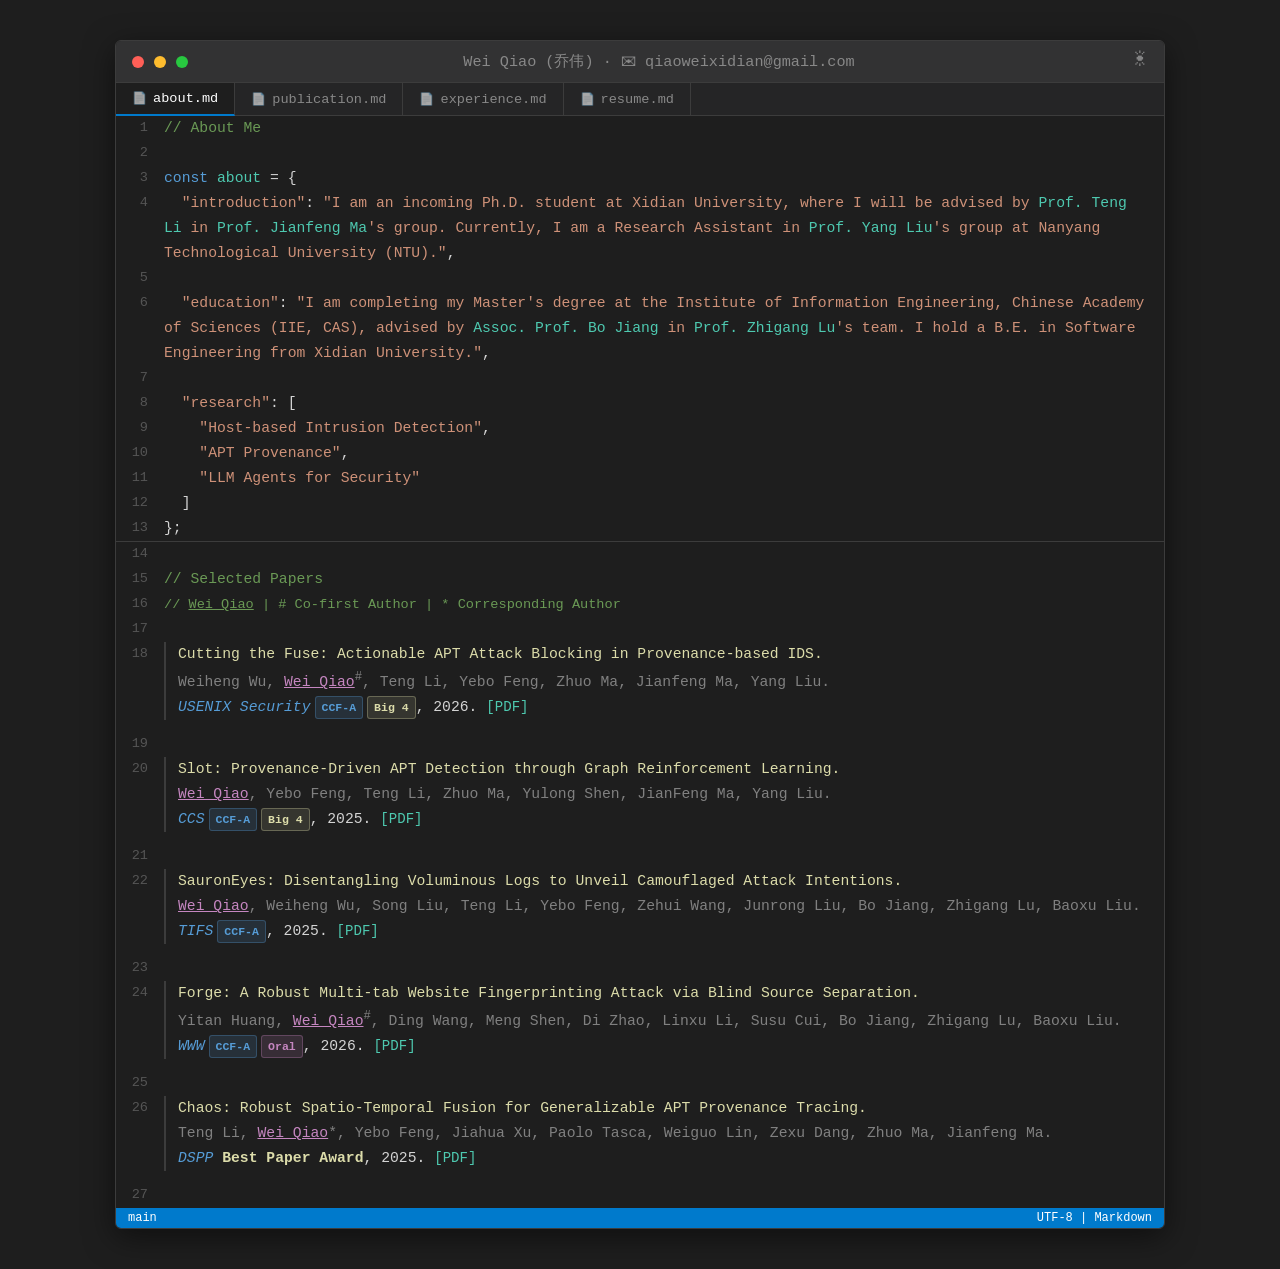
==== index.html @ 5e3966ca "add day/night mode toggle, update titlebar and ProvX→Cutting the Fuse" ====
<!DOCTYPE html>
<html lang="zh-CN">
<head>
  <meta charset="UTF-8">
  <meta name="viewport" content="width=device-width, initial-scale=1.0">
  <title>Wei Qiao - Homepage</title>
  <script>document.documentElement.setAttribute('data-theme',localStorage.getItem('theme-preference')||'dark')</script>
  <link rel="stylesheet" href="theme.css">
  <style>
    * { box-sizing: border-box; margin: 0; padding: 0; }

    body {
      background-color: #1e1e1e;
      color: #d4d4d4;
      font-family: 'Consolas', 'Courier New', Monaco, monospace;
      display: flex;
      justify-content: center;
      padding: 40px 16px;
      min-height: 100vh;
    }

    .editor {
      width: 100%;
      max-width: 1050px;
      background: #1e1e1e;
      border: 1px solid #3c3c3c;
      border-radius: 6px;
      overflow: hidden;
      box-shadow: 0 8px 30px rgba(0,0,0,0.5);
    }

    /* 标题栏 */
    .titlebar {
      background: #323233;
      padding: 10px 16px;
      display: flex;
      align-items: center;
      gap: 10px;
      border-bottom: 1px solid #3c3c3c;
    }

    .titlebar-dot {
      width: 12px;
      height: 12px;
      border-radius: 50%;
    }

    .dot-red { background: #ff5f57; }
    .dot-yellow { background: #febc2e; }
    .dot-green { background: #28c840; }

    .titlebar-text {
      flex: 1;
      text-align: center;
      color: #888;
      font-size: 0.95rem;
    }

    /* Tab 栏 */
    .tabbar {
      background: #252526;
      display: flex;
      border-bottom: 1px solid #3c3c3c;
    }

    .tab {
      padding: 8px 16px;
      color: #888;
      font-size: 0.85rem;
      text-decoration: none;
      border-right: 1px solid #3c3c3c;
      transition: background 0.2s, color 0.2s;
      display: flex;
      align-items: center;
      gap: 6px;
    }

    .tab:hover { background: #2d2d2d; color: #ccc; }

    .tab.active {
      background: #1e1e1e;
      color: #fff;
      border-bottom: 2px solid #007acc;
      margin-bottom: -1px;
    }

    .tab-icon { font-size: 0.75rem; opacity: 0.6; }

    /* 内容区 */
    .content {
      padding: 0;
      line-height: 1.7;
      font-size: 0.92rem;
      overflow-x: auto;
    }

    .line {
      display: flex;
      padding: 0 16px 0 0;
      min-height: 1.7em;
    }

    .line:hover { background: #2a2d2e; }

    .ln {
      width: 48px;
      min-width: 48px;
      text-align: right;
      padding-right: 16px;
      color: #555;
      user-select: none;
      font-size: 0.85rem;
      line-height: 1.7;
    }

    .code {
      flex: 1;
      white-space: pre-wrap;
      word-break: break-word;
    }

    /* 语法着色 */
    .kw { color: #569cd6; }
    .str { color: #ce9178; }
    .fn { color: #dcdcaa; }
    .cm { color: #6a9955; }
    .type { color: #4ec9b0; }
    .num { color: #b5cea8; }

    a.link {
      color: #4ec9b0;
      text-decoration: none;
    }
    a.link:hover { text-decoration: underline; }

    .section-sep {
      border: none;
      border-top: 1px solid #3c3c3c;
      margin: 0;
    }

    /* Selected Papers 区域 */
    .paper-item {
      padding-left: 12px;
      border-left: 2px solid #3c3c3c;
      transition: border-color 0.3s;
      margin-bottom: 12px;
    }
    .paper-item:hover { border-left-color: #007acc; }

    .paper-title { color: #dcdcaa; }
    .paper-authors { color: #808080; }
    .paper-authors .me { color: #c586c0; text-decoration: underline; }
    .paper-venue { color: #569cd6; font-style: italic; }
    .paper-award { color: #dcdcaa; font-weight: 600; }

    a.pdf-link {
      color: #4ec9b0;
      text-decoration: none;
      font-size: 0.88rem;
    }
    a.pdf-link:hover { text-decoration: underline; }

    .tag {
      display: inline-block;
      font-size: 0.72rem;
      font-weight: 600;
      padding: 1px 6px;
      border-radius: 3px;
      margin-left: 4px;
      vertical-align: middle;
    }
    .tag-ccfa {
      background: rgba(86,156,214,0.15);
      color: #569cd6;
      border: 1px solid rgba(86,156,214,0.3);
    }
    .tag-big4 {
      background: rgba(220,220,170,0.12);
      color: #dcdcaa;
      border: 1px solid rgba(220,220,170,0.3);
    }
    .tag-oral {
      background: rgba(197,134,192,0.15);
      color: #c586c0;
      border: 1px solid rgba(197,134,192,0.3);
    }

    .legend-line {
      color: #6a9955;
      font-size: 0.85rem;
      padding: 8px 0;
    }

    /* 状态栏 */
    .statusbar {
      background: #007acc;
      color: #fff;
      padding: 3px 12px;
      font-size: 0.75rem;
      display: flex;
      justify-content: space-between;
    }

    @media (max-width: 600px) {
      body { padding: 12px 6px; }
      .editor { border-radius: 4px; }
      .titlebar-text { font-size: 0.82rem; }
      .tabbar { overflow-x: auto; -webkit-overflow-scrolling: touch; }
      .tab { padding: 7px 10px; font-size: 0.78rem; white-space: nowrap; flex-shrink: 0; }
      .tab-icon { display: none; }
      .ln { width: 28px; min-width: 28px; padding-right: 8px; font-size: 0.7rem; }
      .line { padding-right: 8px; }
      .content { font-size: 0.82rem; line-height: 1.6; }
      .paper-item { padding-left: 8px; }
      .tag { font-size: 0.65rem; padding: 1px 4px; }
    }
  </style>
</head>
<body>

<div class="editor">
  <div class="titlebar">
    <div class="titlebar-dot dot-red"></div>
    <div class="titlebar-dot dot-yellow"></div>
    <div class="titlebar-dot dot-green"></div>
    <div class="titlebar-text">Wei Qiao (乔伟) · ✉ qiaoweixidian@gmail.com</div>
    <span class="theme-toggle" onclick="toggleTheme()">☀</span>
  </div>

  <div class="tabbar">
    <a class="tab active" href="person.html"><span class="tab-icon">📄</span> about.md</a>
    <a class="tab" href="publication.html"><span class="tab-icon">📄</span> publication.md</a>
    <a class="tab" href="experience.html"><span class="tab-icon">📄</span> experience.md</a>
    <a class="tab" href="#"><span class="tab-icon">📄</span> resume.md</a>
  </div>

  <div class="content">
    <div class="line"><span class="ln">1</span><span class="code"><span class="cm">// About Me</span></span></div>
    <div class="line"><span class="ln">2</span><span class="code"></span></div>
    <div class="line"><span class="ln">3</span><span class="code"><span class="kw">const</span> <span class="type">about</span> = {</span></div>
    <div class="line"><span class="ln">4</span><span class="code">  <span class="str">"introduction"</span>: <span class="str">"I am an incoming Ph.D. student at Xidian University, where I will be advised by <a class='link' href='https://faculty.xidian.edu.cn/LT6/zh_CN/index.htm'>Prof. Teng Li</a> in <a class='link' href='https://web.xidian.edu.cn/jfma/'>Prof. Jianfeng Ma</a>'s group. Currently, I am a Research Assistant in <a class='link' href='https://personal.ntu.edu.sg/yangliu/'>Prof. Yang Liu</a>'s group at Nanyang Technological University (NTU)."</span>,</span></div>
    <div class="line"><span class="ln">5</span><span class="code"></span></div>
    <div class="line"><span class="ln">6</span><span class="code">  <span class="str">"education"</span>: <span class="str">"I am completing my Master's degree at the Institute of Information Engineering, Chinese Academy of Sciences (IIE, CAS), advised by <a class='link' href='https://people.ucas.ac.cn/~bojiang'>Assoc. Prof. Bo Jiang</a> in <a class='link' href='https://people.ucas.ac.cn/~luzhigang'>Prof. Zhigang Lu</a>'s team. I hold a B.E. in Software Engineering from Xidian University."</span>,</span></div>
    <div class="line"><span class="ln">7</span><span class="code"></span></div>
    <div class="line"><span class="ln">8</span><span class="code">  <span class="str">"research"</span>: [</span></div>
    <div class="line"><span class="ln">9</span><span class="code">    <span class="str">"Host-based Intrusion Detection"</span>,</span></div>
    <div class="line"><span class="ln">10</span><span class="code">    <span class="str">"APT Provenance"</span>,</span></div>
    <div class="line"><span class="ln">11</span><span class="code">    <span class="str">"LLM Agents for Security"</span></span></div>
    <div class="line"><span class="ln">12</span><span class="code">  ]</span></div>
    <div class="line"><span class="ln">13</span><span class="code">};</span></div>

    <hr class="section-sep">

    <div class="line"><span class="ln">14</span><span class="code"></span></div>
    <div class="line"><span class="ln">15</span><span class="code"><span class="cm">// Selected Papers</span></span></div>
    <div class="line"><span class="ln">16</span><span class="code"><span class="legend-line">// <span style="text-decoration:underline;">Wei Qiao</span> | # Co-first Author | * Corresponding Author</span></span></div>
    <div class="line"><span class="ln">17</span><span class="code"></span></div>

    <div class="line"><span class="ln">18</span><span class="code"><div class="paper-item"><span class="paper-title">Cutting the Fuse: Actionable APT Attack Blocking in Provenance-based IDS.</span><br><span class="paper-authors">Weiheng Wu, <span class="me">Wei Qiao</span><sup>#</sup>, Teng Li, Yebo Feng, Zhuo Ma, Jianfeng Ma, Yang Liu.</span><br><span class="paper-venue">USENIX Security</span><span class="tag tag-ccfa">CCF-A</span><span class="tag tag-big4">Big 4</span>, 2026. <a class="pdf-link" href="#">[PDF]</a></div></span></div>

    <div class="line"><span class="ln">19</span><span class="code"></span></div>

    <div class="line"><span class="ln">20</span><span class="code"><div class="paper-item"><span class="paper-title">Slot: Provenance-Driven APT Detection through Graph Reinforcement Learning.</span><br><span class="paper-authors"><span class="me">Wei Qiao</span>, Yebo Feng, Teng Li, Zhuo Ma, Yulong Shen, JianFeng Ma, Yang Liu.</span><br><span class="paper-venue">CCS</span><span class="tag tag-ccfa">CCF-A</span><span class="tag tag-big4">Big 4</span>, 2025. <a class="pdf-link" href="#">[PDF]</a></div></span></div>

    <div class="line"><span class="ln">21</span><span class="code"></span></div>

    <div class="line"><span class="ln">22</span><span class="code"><div class="paper-item"><span class="paper-title">SauronEyes: Disentangling Voluminous Logs to Unveil Camouflaged Attack Intentions.</span><br><span class="paper-authors"><span class="me">Wei Qiao</span>, Weiheng Wu, Song Liu, Teng Li, Yebo Feng, Zehui Wang, Junrong Liu, Bo Jiang, Zhigang Lu, Baoxu Liu.</span><br><span class="paper-venue">TIFS</span><span class="tag tag-ccfa">CCF-A</span>, 2025. <a class="pdf-link" href="#">[PDF]</a></div></span></div>

    <div class="line"><span class="ln">23</span><span class="code"></span></div>

    <div class="line"><span class="ln">24</span><span class="code"><div class="paper-item"><span class="paper-title">Forge: A Robust Multi-tab Website Fingerprinting Attack via Blind Source Separation.</span><br><span class="paper-authors">Yitan Huang, <span class="me">Wei Qiao</span><sup>#</sup>, Ding Wang, Meng Shen, Di Zhao, Linxu Li, Susu Cui, Bo Jiang, Zhigang Lu, Baoxu Liu.</span><br><span class="paper-venue">WWW</span><span class="tag tag-ccfa">CCF-A</span><span class="tag tag-oral">Oral</span>, 2026. <a class="pdf-link" href="#">[PDF]</a></div></span></div>

    <div class="line"><span class="ln">25</span><span class="code"></span></div>

    <div class="line"><span class="ln">26</span><span class="code"><div class="paper-item"><span class="paper-title">Chaos: Robust Spatio-Temporal Fusion for Generalizable APT Provenance Tracing.</span><br><span class="paper-authors">Teng Li, <span class="me">Wei Qiao</span>*, Yebo Feng, Jiahua Xu, Paolo Tasca, Weiguo Lin, Zexu Dang, Zhuo Ma, Jianfeng Ma.</span><br><span class="paper-venue">DSPP</span> <span class="paper-award">Best Paper Award</span>, 2025. <a class="pdf-link" href="#">[PDF]</a></div></span></div>

    <div class="line"><span class="ln">27</span><span class="code"></span></div>
  </div>

  <div class="statusbar">
    <span>main</span>
    <span>UTF-8 | Markdown</span>
  </div>
</div>

<script src="theme.js"></script>
</body>
</html>
---- theme.css ----
/* Toggle button */
.theme-toggle {
  cursor: pointer;
  font-size: 1.3rem;
  opacity: 0.5;
  transition: opacity 0.2s, transform 0.2s;
  user-select: none;
  line-height: 1;
  padding: 0 4px;
}
.theme-toggle:hover {
  opacity: 1;
  transform: scale(1.15);
}

/* ====== Light Theme (warm, readable) ====== */

[data-theme="light"] body {
  background-color: #e8e2da;
  color: #2c2a27;
}

[data-theme="light"] .editor {
  background: #f2ede7;
  border-color: #c9c2b8;
  box-shadow: 0 8px 30px rgba(0,0,0,0.06);
}

[data-theme="light"] .titlebar {
  background: #d8d1c7;
  border-bottom-color: #c9c2b8;
}
[data-theme="light"] .titlebar-text { color: #7a756e; }

[data-theme="light"] .tabbar {
  background: #e3ddd5;
  border-bottom-color: #c9c2b8;
}
[data-theme="light"] .tab {
  color: #6e6962;
  border-right-color: #c9c2b8;
}
[data-theme="light"] .tab:hover { background: #d8d1c7; color: #2c2a27; }
[data-theme="light"] .tab.active { background: #f2ede7; color: #1e1c1a; }

[data-theme="light"] .line:hover { background: #e8e2da; }
[data-theme="light"] .ln { color: #9e9890; }

/* Syntax */
[data-theme="light"] .cm { color: #4e6d38; }
[data-theme="light"] .kw { color: #2a5fa0; }
[data-theme="light"] .str { color: #a04e2c; }
[data-theme="light"] .fn { color: #7a5c2e; }
[data-theme="light"] .type { color: #226878; }
[data-theme="light"] .num { color: #3a7a4e; }

/* Separators */
[data-theme="light"] .section-sep { border-top-color: #c9c2b8; }

/* Item borders */
[data-theme="light"] .paper-item,
[data-theme="light"] .pub-item,
[data-theme="light"] .exp-item {
  border-left-color: #c9c2b8;
}

/* Person page */
[data-theme="light"] a.link { color: #226878; }
[data-theme="light"] a.pdf-link { color: #226878; }
[data-theme="light"] .paper-title { color: #6a5028; }
[data-theme="light"] .paper-authors { color: #5e5a54; }
[data-theme="light"] .paper-authors .me { color: #7a3a7a; }
[data-theme="light"] .paper-venue { color: #2a5fa0; }
[data-theme="light"] .paper-award { color: #6a5028; }
[data-theme="light"] .legend-line { color: #4e6d38; }
[data-theme="light"] .tag-ccfa {
  background: rgba(42,95,160,0.12);
  color: #2a5fa0;
  border-color: rgba(42,95,160,0.3);
}
[data-theme="light"] .tag-big4 {
  background: rgba(106,80,40,0.12);
  color: #6a5028;
  border-color: rgba(106,80,40,0.3);
}
[data-theme="light"] .tag-oral {
  background: rgba(122,58,122,0.12);
  color: #7a3a7a;
  border-color: rgba(122,58,122,0.3);
}

/* Publication page */
[data-theme="light"] .pub-title { color: #6a5028; }
[data-theme="light"] .pub-venue { color: #2a5fa0; }
[data-theme="light"] .pub-award { color: #6a5028; }
[data-theme="light"] .pub-authors { color: #5e5a54; }
[data-theme="light"] .pub-authors .me { color: #7a3a7a; }
[data-theme="light"] .year-line { color: #2a5fa0; }

/* Experience page */
[data-theme="light"] .section-line { color: #2a5fa0; }
[data-theme="light"] .exp-role { color: #6a5028; }
[data-theme="light"] .exp-time { color: #4e6d38; }
[data-theme="light"] .exp-org { color: #226878; }
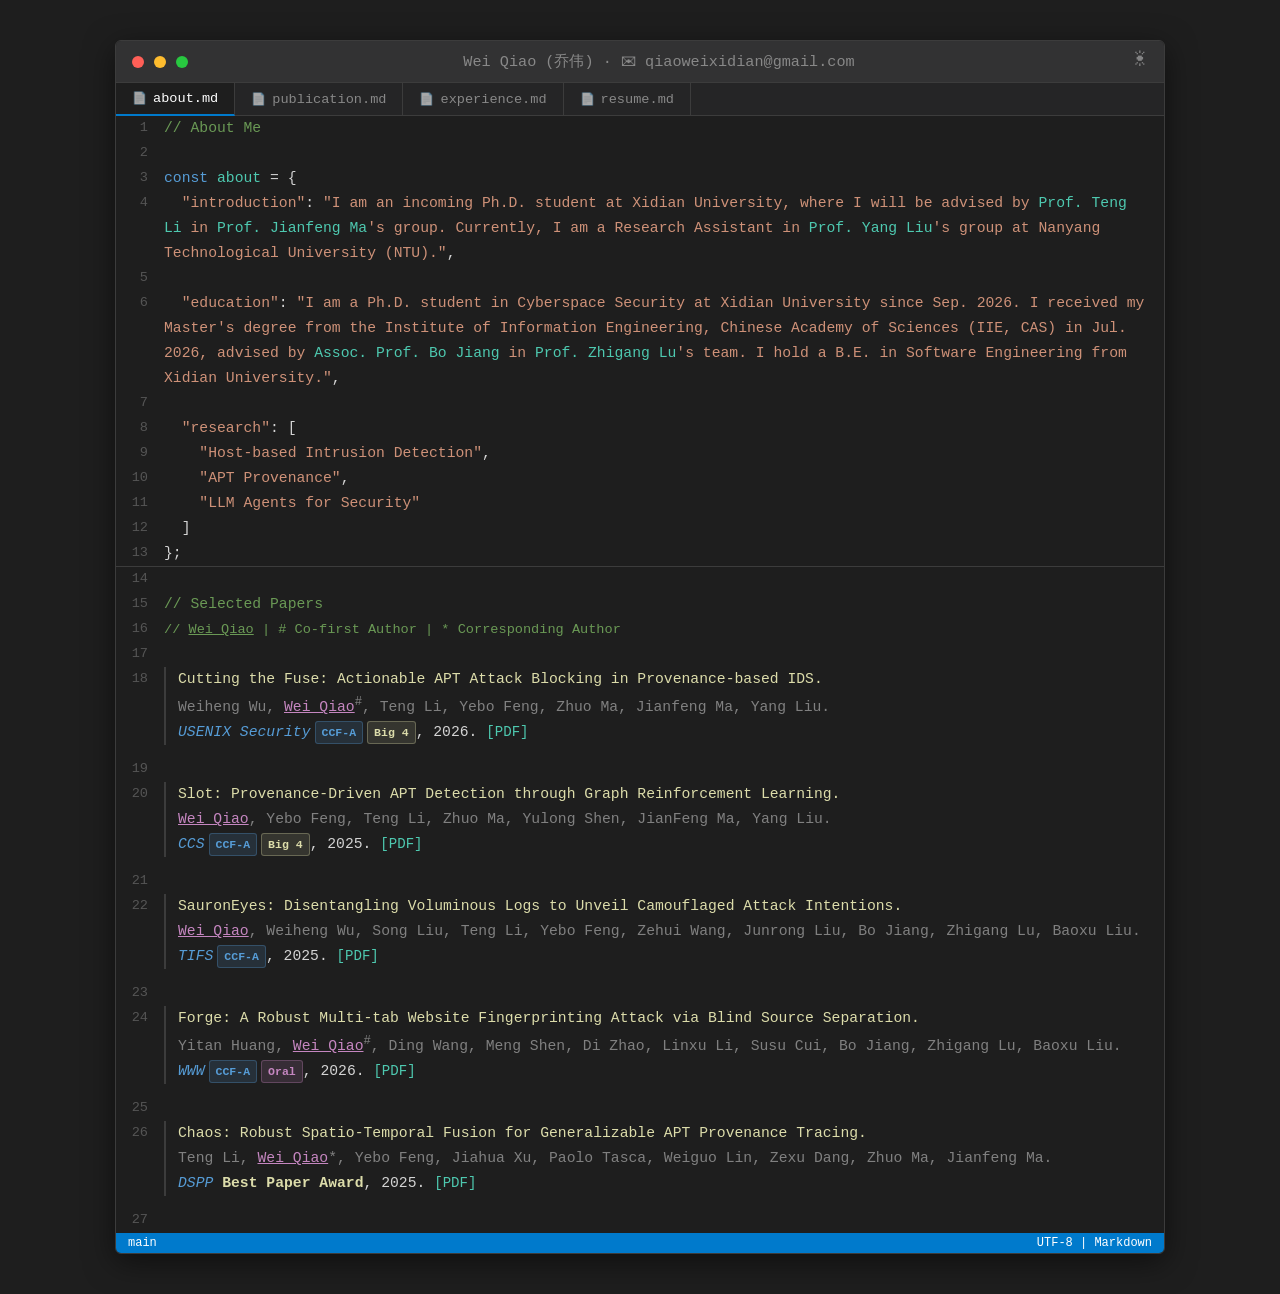
==== commit a4fe3ba1: "update education: master's graduated Jul 2026, PhD in Cyberspace Security at Xidian since Sep 2026" ====
--- a/index.html
+++ b/index.html
@@ -241,7 +241,7 @@
     <div class="line"><span class="ln">3</span><span class="code"><span class="kw">const</span> <span class="type">about</span> = {</span></div>
     <div class="line"><span class="ln">4</span><span class="code">  <span class="str">"introduction"</span>: <span class="str">"I am an incoming Ph.D. student at Xidian University, where I will be advised by <a class='link' href='https://faculty.xidian.edu.cn/LT6/zh_CN/index.htm'>Prof. Teng Li</a> in <a class='link' href='https://web.xidian.edu.cn/jfma/'>Prof. Jianfeng Ma</a>'s group. Currently, I am a Research Assistant in <a class='link' href='https://personal.ntu.edu.sg/yangliu/'>Prof. Yang Liu</a>'s group at Nanyang Technological University (NTU)."</span>,</span></div>
     <div class="line"><span class="ln">5</span><span class="code"></span></div>
-    <div class="line"><span class="ln">6</span><span class="code">  <span class="str">"education"</span>: <span class="str">"I am completing my Master's degree at the Institute of Information Engineering, Chinese Academy of Sciences (IIE, CAS), advised by <a class='link' href='https://people.ucas.ac.cn/~bojiang'>Assoc. Prof. Bo Jiang</a> in <a class='link' href='https://people.ucas.ac.cn/~luzhigang'>Prof. Zhigang Lu</a>'s team. I hold a B.E. in Software Engineering from Xidian University."</span>,</span></div>
+    <div class="line"><span class="ln">6</span><span class="code">  <span class="str">"education"</span>: <span class="str">"I am a Ph.D. student in Cyberspace Security at Xidian University since Sep. 2026. I received my Master's degree from the Institute of Information Engineering, Chinese Academy of Sciences (IIE, CAS) in Jul. 2026, advised by <a class='link' href='https://people.ucas.ac.cn/~bojiang'>Assoc. Prof. Bo Jiang</a> in <a class='link' href='https://people.ucas.ac.cn/~luzhigang'>Prof. Zhigang Lu</a>'s team. I hold a B.E. in Software Engineering from Xidian University."</span>,</span></div>
     <div class="line"><span class="ln">7</span><span class="code"></span></div>
     <div class="line"><span class="ln">8</span><span class="code">  <span class="str">"research"</span>: [</span></div>
     <div class="line"><span class="ln">9</span><span class="code">    <span class="str">"Host-based Intrusion Detection"</span>,</span></div>
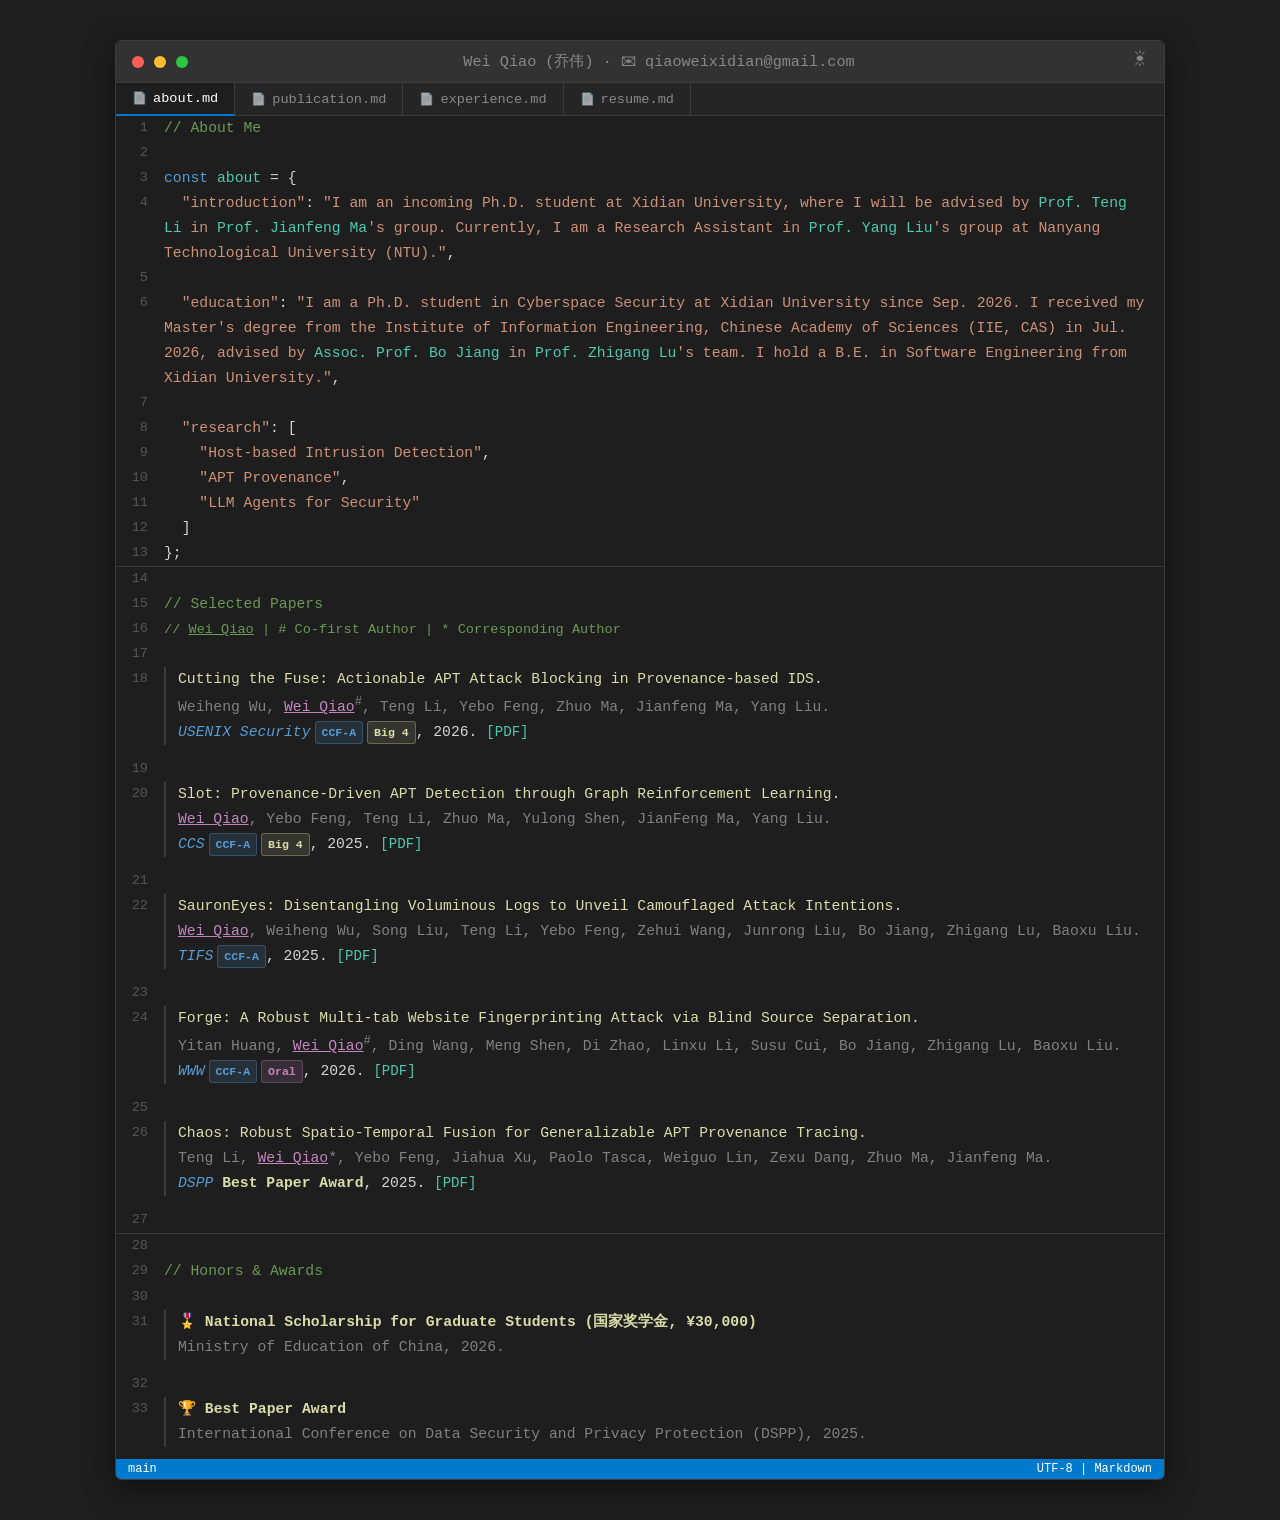
==== commit 41951fa5: "add Honors & Awards section: National Scholarship 2026, DSPP Best Paper 2025" ====
--- a/index.html
+++ b/index.html
@@ -185,6 +185,17 @@
       color: #c586c0;
       border: 1px solid rgba(197,134,192,0.3);
     }
+
+    /* Honors & Awards 区域 */
+    .award-item {
+      padding-left: 12px;
+      border-left: 2px solid #3c3c3c;
+      transition: border-color 0.3s;
+      margin-bottom: 12px;
+    }
+    .award-item:hover { border-left-color: #007acc; }
+    .award-name { color: #dcdcaa; font-weight: 600; }
+    .award-detail { color: #808080; }
 
     .legend-line {
       color: #6a9955;
@@ -213,6 +224,7 @@
       .line { padding-right: 8px; }
       .content { font-size: 0.82rem; line-height: 1.6; }
       .paper-item { padding-left: 8px; }
+      .award-item { padding-left: 8px; }
       .tag { font-size: 0.65rem; padding: 1px 4px; }
     }
   </style>
@@ -276,6 +288,18 @@
     <div class="line"><span class="ln">26</span><span class="code"><div class="paper-item"><span class="paper-title">Chaos: Robust Spatio-Temporal Fusion for Generalizable APT Provenance Tracing.</span><br><span class="paper-authors">Teng Li, <span class="me">Wei Qiao</span>*, Yebo Feng, Jiahua Xu, Paolo Tasca, Weiguo Lin, Zexu Dang, Zhuo Ma, Jianfeng Ma.</span><br><span class="paper-venue">DSPP</span> <span class="paper-award">Best Paper Award</span>, 2025. <a class="pdf-link" href="#">[PDF]</a></div></span></div>
 
     <div class="line"><span class="ln">27</span><span class="code"></span></div>
+
+    <hr class="section-sep">
+
+    <div class="line"><span class="ln">28</span><span class="code"></span></div>
+    <div class="line"><span class="ln">29</span><span class="code"><span class="cm">// Honors &amp; Awards</span></span></div>
+    <div class="line"><span class="ln">30</span><span class="code"></span></div>
+
+    <div class="line"><span class="ln">31</span><span class="code"><div class="award-item"><span class="award-name">🎖️ National Scholarship for Graduate Students (国家奖学金, ¥30,000)</span><br><span class="award-detail">Ministry of Education of China, 2026.</span></div></span></div>
+
+    <div class="line"><span class="ln">32</span><span class="code"></span></div>
+
+    <div class="line"><span class="ln">33</span><span class="code"><div class="award-item"><span class="award-name">🏆 Best Paper Award</span><br><span class="award-detail">International Conference on Data Security and Privacy Protection (DSPP), 2025.</span></div></span></div>
   </div>
 
   <div class="statusbar">
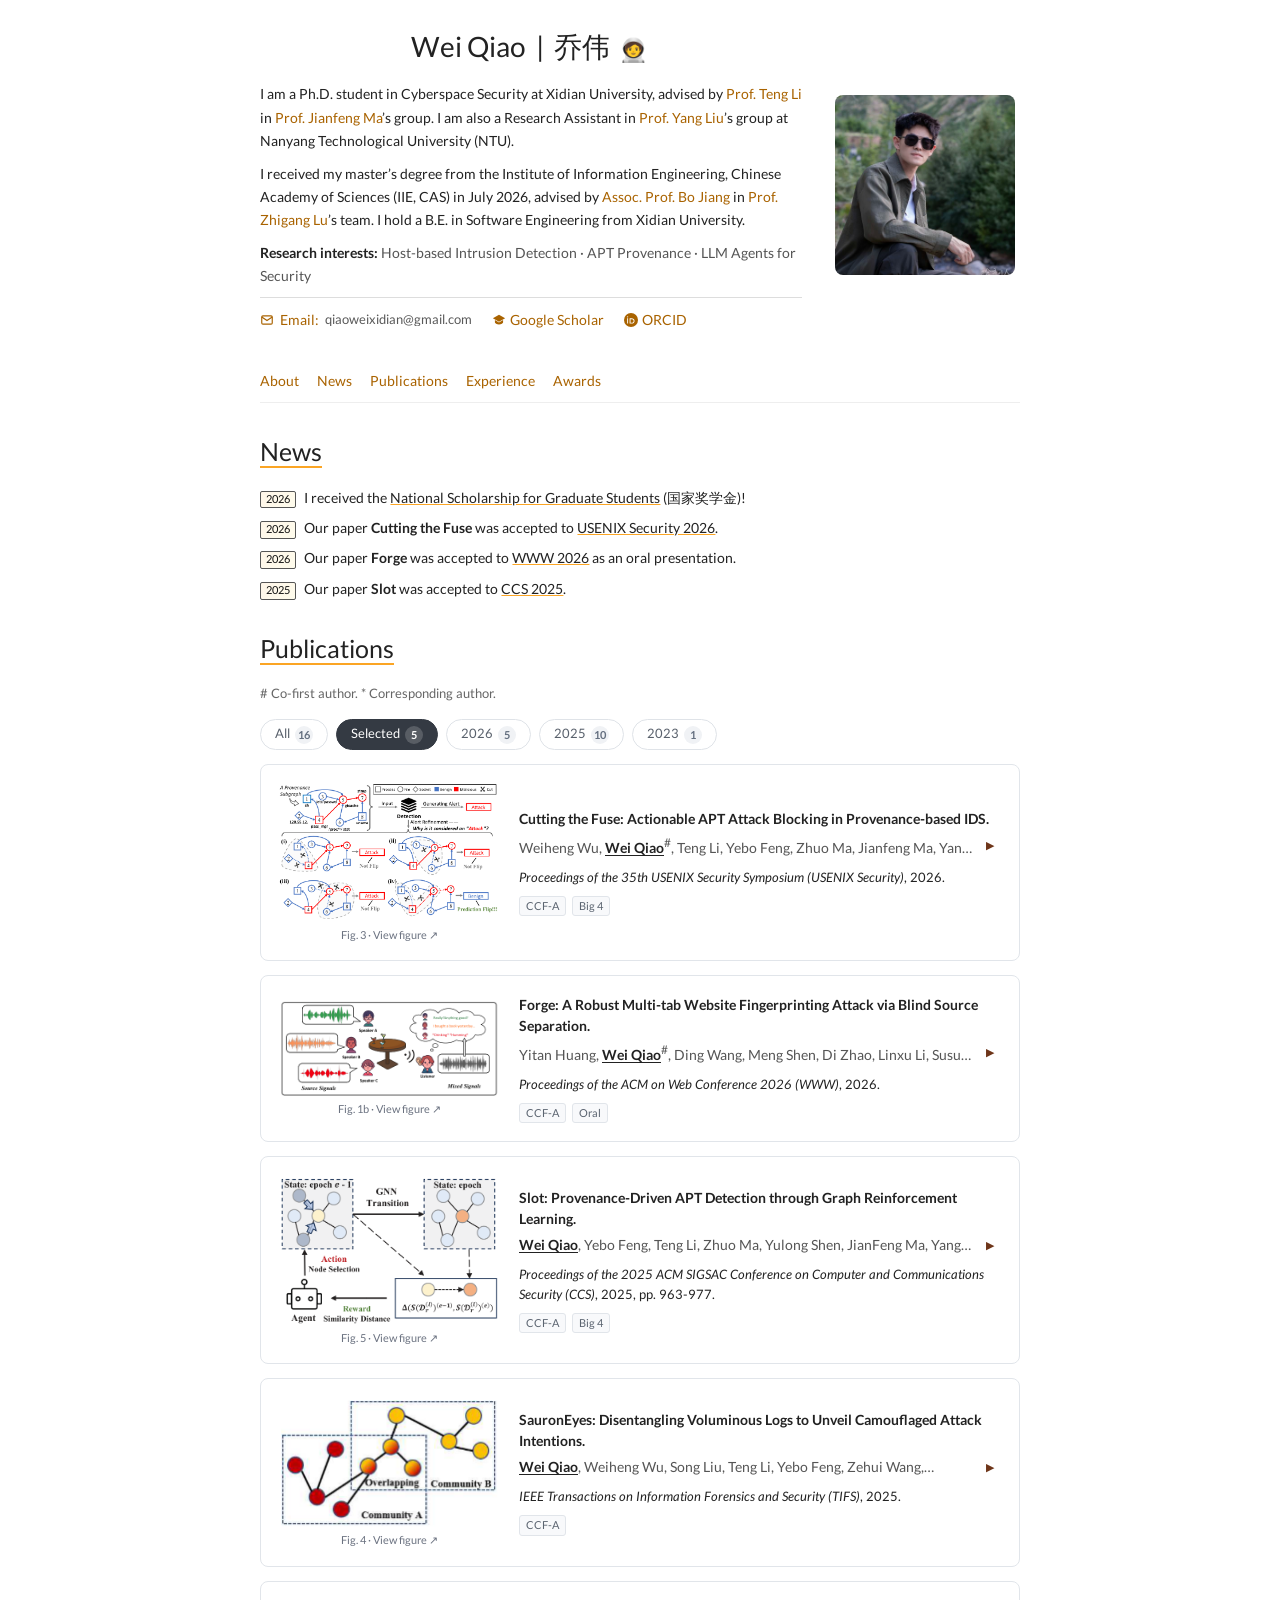
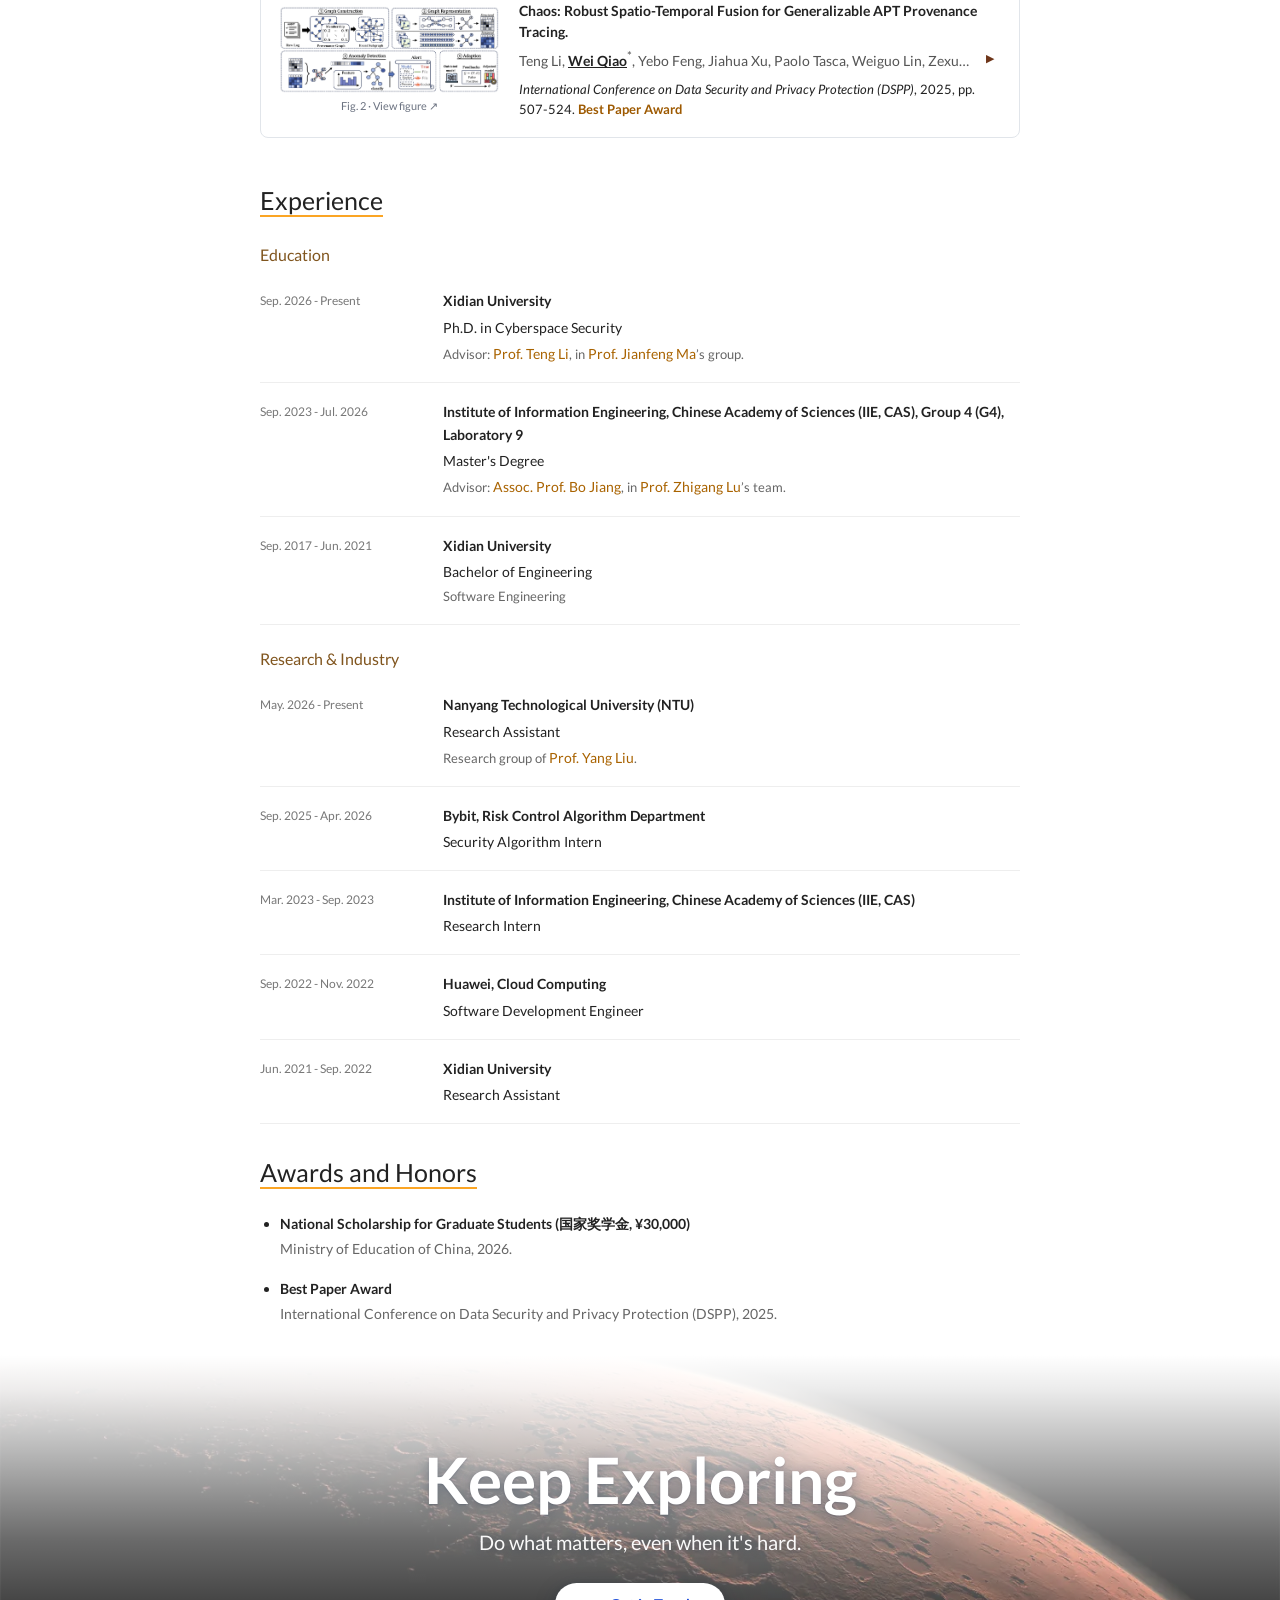
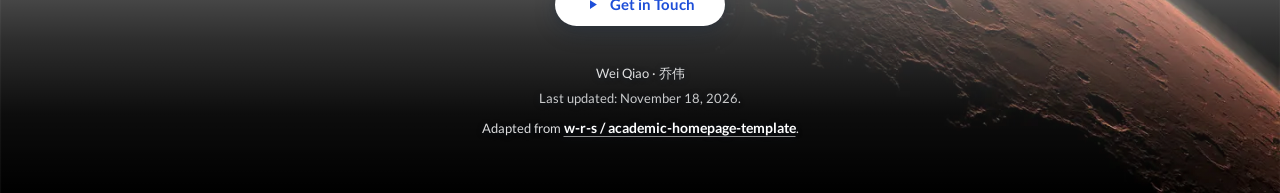
==== commit 5dd9d047: "Update academic homepage with selected publications and ORCID" ====
--- a/index.html
+++ b/index.html
@@ -1,313 +1,215 @@
 <!DOCTYPE html>
-<html lang="zh-CN">
+<html lang="en">
 <head>
   <meta charset="UTF-8">
-  <meta name="viewport" content="width=device-width, initial-scale=1.0">
-  <title>Wei Qiao - Homepage</title>
-  <script>document.documentElement.setAttribute('data-theme',localStorage.getItem('theme-preference')||'dark')</script>
-  <link rel="stylesheet" href="theme.css">
-  <style>
-    * { box-sizing: border-box; margin: 0; padding: 0; }
-
-    body {
-      background-color: #1e1e1e;
-      color: #d4d4d4;
-      font-family: 'Consolas', 'Courier New', Monaco, monospace;
-      display: flex;
-      justify-content: center;
-      padding: 40px 16px;
-      min-height: 100vh;
-    }
-
-    .editor {
-      width: 100%;
-      max-width: 1050px;
-      background: #1e1e1e;
-      border: 1px solid #3c3c3c;
-      border-radius: 6px;
-      overflow: hidden;
-      box-shadow: 0 8px 30px rgba(0,0,0,0.5);
-    }
-
-    /* 标题栏 */
-    .titlebar {
-      background: #323233;
-      padding: 10px 16px;
-      display: flex;
-      align-items: center;
-      gap: 10px;
-      border-bottom: 1px solid #3c3c3c;
-    }
-
-    .titlebar-dot {
-      width: 12px;
-      height: 12px;
-      border-radius: 50%;
-    }
-
-    .dot-red { background: #ff5f57; }
-    .dot-yellow { background: #febc2e; }
-    .dot-green { background: #28c840; }
-
-    .titlebar-text {
-      flex: 1;
-      text-align: center;
-      color: #888;
-      font-size: 0.95rem;
-    }
-
-    /* Tab 栏 */
-    .tabbar {
-      background: #252526;
-      display: flex;
-      border-bottom: 1px solid #3c3c3c;
-    }
-
-    .tab {
-      padding: 8px 16px;
-      color: #888;
-      font-size: 0.85rem;
-      text-decoration: none;
-      border-right: 1px solid #3c3c3c;
-      transition: background 0.2s, color 0.2s;
-      display: flex;
-      align-items: center;
-      gap: 6px;
-    }
-
-    .tab:hover { background: #2d2d2d; color: #ccc; }
-
-    .tab.active {
-      background: #1e1e1e;
-      color: #fff;
-      border-bottom: 2px solid #007acc;
-      margin-bottom: -1px;
-    }
-
-    .tab-icon { font-size: 0.75rem; opacity: 0.6; }
-
-    /* 内容区 */
-    .content {
-      padding: 0;
-      line-height: 1.7;
-      font-size: 0.92rem;
-      overflow-x: auto;
-    }
-
-    .line {
-      display: flex;
-      padding: 0 16px 0 0;
-      min-height: 1.7em;
-    }
-
-    .line:hover { background: #2a2d2e; }
-
-    .ln {
-      width: 48px;
-      min-width: 48px;
-      text-align: right;
-      padding-right: 16px;
-      color: #555;
-      user-select: none;
-      font-size: 0.85rem;
-      line-height: 1.7;
-    }
-
-    .code {
-      flex: 1;
-      white-space: pre-wrap;
-      word-break: break-word;
-    }
-
-    /* 语法着色 */
-    .kw { color: #569cd6; }
-    .str { color: #ce9178; }
-    .fn { color: #dcdcaa; }
-    .cm { color: #6a9955; }
-    .type { color: #4ec9b0; }
-    .num { color: #b5cea8; }
-
-    a.link {
-      color: #4ec9b0;
-      text-decoration: none;
-    }
-    a.link:hover { text-decoration: underline; }
-
-    .section-sep {
-      border: none;
-      border-top: 1px solid #3c3c3c;
-      margin: 0;
-    }
-
-    /* Selected Papers 区域 */
-    .paper-item {
-      padding-left: 12px;
-      border-left: 2px solid #3c3c3c;
-      transition: border-color 0.3s;
-      margin-bottom: 12px;
-    }
-    .paper-item:hover { border-left-color: #007acc; }
-
-    .paper-title { color: #dcdcaa; }
-    .paper-authors { color: #808080; }
-    .paper-authors .me { color: #c586c0; text-decoration: underline; }
-    .paper-venue { color: #569cd6; font-style: italic; }
-    .paper-award { color: #dcdcaa; font-weight: 600; }
-
-    a.pdf-link {
-      color: #4ec9b0;
-      text-decoration: none;
-      font-size: 0.88rem;
-    }
-    a.pdf-link:hover { text-decoration: underline; }
-
-    .tag {
-      display: inline-block;
-      font-size: 0.72rem;
-      font-weight: 600;
-      padding: 1px 6px;
-      border-radius: 3px;
-      margin-left: 4px;
-      vertical-align: middle;
-    }
-    .tag-ccfa {
-      background: rgba(86,156,214,0.15);
-      color: #569cd6;
-      border: 1px solid rgba(86,156,214,0.3);
-    }
-    .tag-big4 {
-      background: rgba(220,220,170,0.12);
-      color: #dcdcaa;
-      border: 1px solid rgba(220,220,170,0.3);
-    }
-    .tag-oral {
-      background: rgba(197,134,192,0.15);
-      color: #c586c0;
-      border: 1px solid rgba(197,134,192,0.3);
-    }
-
-    /* Honors & Awards 区域 */
-    .award-item {
-      padding-left: 12px;
-      border-left: 2px solid #3c3c3c;
-      transition: border-color 0.3s;
-      margin-bottom: 12px;
-    }
-    .award-item:hover { border-left-color: #007acc; }
-    .award-name { color: #dcdcaa; font-weight: 600; }
-    .award-detail { color: #808080; }
-
-    .legend-line {
-      color: #6a9955;
-      font-size: 0.85rem;
-      padding: 8px 0;
-    }
-
-    /* 状态栏 */
-    .statusbar {
-      background: #007acc;
-      color: #fff;
-      padding: 3px 12px;
-      font-size: 0.75rem;
-      display: flex;
-      justify-content: space-between;
-    }
-
-    @media (max-width: 600px) {
-      body { padding: 12px 6px; }
-      .editor { border-radius: 4px; }
-      .titlebar-text { font-size: 0.82rem; }
-      .tabbar { overflow-x: auto; -webkit-overflow-scrolling: touch; }
-      .tab { padding: 7px 10px; font-size: 0.78rem; white-space: nowrap; flex-shrink: 0; }
-      .tab-icon { display: none; }
-      .ln { width: 28px; min-width: 28px; padding-right: 8px; font-size: 0.7rem; }
-      .line { padding-right: 8px; }
-      .content { font-size: 0.82rem; line-height: 1.6; }
-      .paper-item { padding-left: 8px; }
-      .award-item { padding-left: 8px; }
-      .tag { font-size: 0.65rem; padding: 1px 4px; }
-    }
-  </style>
+  <meta name="viewport" content="width=device-width, initial-scale=1">
+  <title>Wei Qiao (乔伟) | Academic Homepage</title>
+  <meta name="author" content="Wei Qiao">
+  <meta name="description" content="Wei Qiao — Ph.D. student at Xidian University. Research in host-based intrusion detection, APT provenance, and LLM agents for security.">
+  <link rel="icon" type="image/svg+xml" href="images/wei-qiao.svg">
+  <link rel="stylesheet" href="stylesheet.css">
+  <link rel="stylesheet" href="profile.css">
+  <script src="profile.js" defer></script>
 </head>
 <body>
-
-<div class="editor">
-  <div class="titlebar">
-    <div class="titlebar-dot dot-red"></div>
-    <div class="titlebar-dot dot-yellow"></div>
-    <div class="titlebar-dot dot-green"></div>
-    <div class="titlebar-text">Wei Qiao (乔伟) · ✉ qiaoweixidian@gmail.com</div>
-    <span class="theme-toggle" onclick="toggleTheme()">☀</span>
-  </div>
-
-  <div class="tabbar">
-    <a class="tab active" href="person.html"><span class="tab-icon">📄</span> about.md</a>
-    <a class="tab" href="publication.html"><span class="tab-icon">📄</span> publication.md</a>
-    <a class="tab" href="experience.html"><span class="tab-icon">📄</span> experience.md</a>
-    <a class="tab" href="#"><span class="tab-icon">📄</span> resume.md</a>
-  </div>
-
-  <div class="content">
-    <div class="line"><span class="ln">1</span><span class="code"><span class="cm">// About Me</span></span></div>
-    <div class="line"><span class="ln">2</span><span class="code"></span></div>
-    <div class="line"><span class="ln">3</span><span class="code"><span class="kw">const</span> <span class="type">about</span> = {</span></div>
-    <div class="line"><span class="ln">4</span><span class="code">  <span class="str">"introduction"</span>: <span class="str">"I am an incoming Ph.D. student at Xidian University, where I will be advised by <a class='link' href='https://faculty.xidian.edu.cn/LT6/zh_CN/index.htm'>Prof. Teng Li</a> in <a class='link' href='https://web.xidian.edu.cn/jfma/'>Prof. Jianfeng Ma</a>'s group. Currently, I am a Research Assistant in <a class='link' href='https://personal.ntu.edu.sg/yangliu/'>Prof. Yang Liu</a>'s group at Nanyang Technological University (NTU)."</span>,</span></div>
-    <div class="line"><span class="ln">5</span><span class="code"></span></div>
-    <div class="line"><span class="ln">6</span><span class="code">  <span class="str">"education"</span>: <span class="str">"I am a Ph.D. student in Cyberspace Security at Xidian University since Sep. 2026. I received my Master's degree from the Institute of Information Engineering, Chinese Academy of Sciences (IIE, CAS) in Jul. 2026, advised by <a class='link' href='https://people.ucas.ac.cn/~bojiang'>Assoc. Prof. Bo Jiang</a> in <a class='link' href='https://people.ucas.ac.cn/~luzhigang'>Prof. Zhigang Lu</a>'s team. I hold a B.E. in Software Engineering from Xidian University."</span>,</span></div>
-    <div class="line"><span class="ln">7</span><span class="code"></span></div>
-    <div class="line"><span class="ln">8</span><span class="code">  <span class="str">"research"</span>: [</span></div>
-    <div class="line"><span class="ln">9</span><span class="code">    <span class="str">"Host-based Intrusion Detection"</span>,</span></div>
-    <div class="line"><span class="ln">10</span><span class="code">    <span class="str">"APT Provenance"</span>,</span></div>
-    <div class="line"><span class="ln">11</span><span class="code">    <span class="str">"LLM Agents for Security"</span></span></div>
-    <div class="line"><span class="ln">12</span><span class="code">  ]</span></div>
-    <div class="line"><span class="ln">13</span><span class="code">};</span></div>
-
-    <hr class="section-sep">
-
-    <div class="line"><span class="ln">14</span><span class="code"></span></div>
-    <div class="line"><span class="ln">15</span><span class="code"><span class="cm">// Selected Papers</span></span></div>
-    <div class="line"><span class="ln">16</span><span class="code"><span class="legend-line">// <span style="text-decoration:underline;">Wei Qiao</span> | # Co-first Author | * Corresponding Author</span></span></div>
-    <div class="line"><span class="ln">17</span><span class="code"></span></div>
-
-    <div class="line"><span class="ln">18</span><span class="code"><div class="paper-item"><span class="paper-title">Cutting the Fuse: Actionable APT Attack Blocking in Provenance-based IDS.</span><br><span class="paper-authors">Weiheng Wu, <span class="me">Wei Qiao</span><sup>#</sup>, Teng Li, Yebo Feng, Zhuo Ma, Jianfeng Ma, Yang Liu.</span><br><span class="paper-venue">USENIX Security</span><span class="tag tag-ccfa">CCF-A</span><span class="tag tag-big4">Big 4</span>, 2026. <a class="pdf-link" href="#">[PDF]</a></div></span></div>
-
-    <div class="line"><span class="ln">19</span><span class="code"></span></div>
-
-    <div class="line"><span class="ln">20</span><span class="code"><div class="paper-item"><span class="paper-title">Slot: Provenance-Driven APT Detection through Graph Reinforcement Learning.</span><br><span class="paper-authors"><span class="me">Wei Qiao</span>, Yebo Feng, Teng Li, Zhuo Ma, Yulong Shen, JianFeng Ma, Yang Liu.</span><br><span class="paper-venue">CCS</span><span class="tag tag-ccfa">CCF-A</span><span class="tag tag-big4">Big 4</span>, 2025. <a class="pdf-link" href="#">[PDF]</a></div></span></div>
-
-    <div class="line"><span class="ln">21</span><span class="code"></span></div>
-
-    <div class="line"><span class="ln">22</span><span class="code"><div class="paper-item"><span class="paper-title">SauronEyes: Disentangling Voluminous Logs to Unveil Camouflaged Attack Intentions.</span><br><span class="paper-authors"><span class="me">Wei Qiao</span>, Weiheng Wu, Song Liu, Teng Li, Yebo Feng, Zehui Wang, Junrong Liu, Bo Jiang, Zhigang Lu, Baoxu Liu.</span><br><span class="paper-venue">TIFS</span><span class="tag tag-ccfa">CCF-A</span>, 2025. <a class="pdf-link" href="#">[PDF]</a></div></span></div>
-
-    <div class="line"><span class="ln">23</span><span class="code"></span></div>
-
-    <div class="line"><span class="ln">24</span><span class="code"><div class="paper-item"><span class="paper-title">Forge: A Robust Multi-tab Website Fingerprinting Attack via Blind Source Separation.</span><br><span class="paper-authors">Yitan Huang, <span class="me">Wei Qiao</span><sup>#</sup>, Ding Wang, Meng Shen, Di Zhao, Linxu Li, Susu Cui, Bo Jiang, Zhigang Lu, Baoxu Liu.</span><br><span class="paper-venue">WWW</span><span class="tag tag-ccfa">CCF-A</span><span class="tag tag-oral">Oral</span>, 2026. <a class="pdf-link" href="#">[PDF]</a></div></span></div>
-
-    <div class="line"><span class="ln">25</span><span class="code"></span></div>
-
-    <div class="line"><span class="ln">26</span><span class="code"><div class="paper-item"><span class="paper-title">Chaos: Robust Spatio-Temporal Fusion for Generalizable APT Provenance Tracing.</span><br><span class="paper-authors">Teng Li, <span class="me">Wei Qiao</span>*, Yebo Feng, Jiahua Xu, Paolo Tasca, Weiguo Lin, Zexu Dang, Zhuo Ma, Jianfeng Ma.</span><br><span class="paper-venue">DSPP</span> <span class="paper-award">Best Paper Award</span>, 2025. <a class="pdf-link" href="#">[PDF]</a></div></span></div>
-
-    <div class="line"><span class="ln">27</span><span class="code"></span></div>
-
-    <hr class="section-sep">
-
-    <div class="line"><span class="ln">28</span><span class="code"></span></div>
-    <div class="line"><span class="ln">29</span><span class="code"><span class="cm">// Honors &amp; Awards</span></span></div>
-    <div class="line"><span class="ln">30</span><span class="code"></span></div>
-
-    <div class="line"><span class="ln">31</span><span class="code"><div class="award-item"><span class="award-name">🎖️ National Scholarship for Graduate Students (国家奖学金, ¥30,000)</span><br><span class="award-detail">Ministry of Education of China, 2026.</span></div></span></div>
-
-    <div class="line"><span class="ln">32</span><span class="code"></span></div>
-
-    <div class="line"><span class="ln">33</span><span class="code"><div class="award-item"><span class="award-name">🏆 Best Paper Award</span><br><span class="award-detail">International Conference on Data Security and Privacy Protection (DSPP), 2025.</span></div></span></div>
-  </div>
-
-  <div class="statusbar">
-    <span>main</span>
-    <span>UTF-8 | Markdown</span>
-  </div>
-</div>
-
-<script src="theme.js"></script>
+<main>
+  <section id="about" class="page-section profile-header" aria-labelledby="profile-name">
+    <div>
+      <h1 id="profile-name">Wei Qiao &nbsp;|&nbsp; <span lang="zh-CN">乔伟</span> <button type="button" id="astronaut-btn" class="copy-bio" title="Copy bio" aria-label="Copy bio">🧑‍🚀</button></h1>
+      <p>I am a Ph.D. student in Cyberspace Security at Xidian University, advised by <a href="https://faculty.xidian.edu.cn/LT6/zh_CN/index.htm">Prof. Teng Li</a> in <a href="https://web.xidian.edu.cn/jfma/">Prof. Jianfeng Ma</a>’s group. I am also a Research Assistant in <a href="https://personal.ntu.edu.sg/yangliu/">Prof. Yang Liu</a>’s group at Nanyang Technological University (NTU).</p>
+      <p>I received my master’s degree from the Institute of Information Engineering, Chinese Academy of Sciences (IIE, CAS) in July 2026, advised by <a href="https://people.ucas.ac.cn/~bojiang">Assoc. Prof. Bo Jiang</a> in <a href="https://people.ucas.ac.cn/~luzhigang">Prof. Zhigang Lu</a>’s team. I hold a B.E. in Software Engineering from Xidian University.</p>
+      <p class="research-interests"><strong>Research interests:</strong> Host-based Intrusion Detection · APT Provenance · LLM Agents for Security</p>
+      <p class="contact-links"><a href="mailto:qiaoweixidian@gmail.com" id="email-copy" class="email-link" title="Copy email address"><svg aria-hidden="true" viewBox="0 0 24 24" fill="none" stroke="currentColor" stroke-width="2"><rect x="3" y="5" width="18" height="14" rx="2"/><path d="m3 7 9 6 9-6"/></svg>Email: <span class="contact-sub">qiaoweixidian@gmail.com</span></a>
+        <a class="scholar-link" href="https://scholar.google.com/citations?user=_OFu_KEAAAAJ&amp;hl=en" target="_blank" rel="noopener noreferrer"><svg aria-hidden="true" viewBox="0 0 24 24" fill="currentColor"><path d="M12 3 1.5 9 12 15 22.5 9 12 3Z"/><path d="M5 12.1v4.2c0 1.2 3.1 3.2 7 3.2s7-2 7-3.2v-4.2l-7 4-7-4Z"/></svg>Google Scholar</a>
+        <a class="orcid-link" href="https://orcid.org/0000-0003-1561-9466" target="_blank" rel="noopener noreferrer"><svg aria-hidden="true" viewBox="0 0 24 24" fill="currentColor"><circle cx="12" cy="12" r="12"/><circle cx="6.2" cy="6.5" r="1" fill="#fff"/><path fill="#fff" d="M5.4 9h1.6v9H5.4zm4.2 0h3.1c3.3 0 5.4 1.7 5.4 4.5S16 18 12.7 18H9.6zm1.6 1.5v6h1.5c2.4 0 3.8-1.1 3.8-3s-1.4-3-3.8-3z"/></svg>ORCID</a></p>
+    </div>
+    <img class="profile-mark" src="images/wei-qiao.jpg" width="800" height="1200" alt="Wei Qiao outdoors in the mountains">
+  </section>
+  <nav class="section-links" aria-label="Page sections"><a href="#about">About</a><a href="#news">News</a><a href="#publications">Publications</a><a href="#experience">Experience</a><a href="#awards">Awards</a></nav>
+  <section id="news" class="page-section" aria-labelledby="news-title">
+    <h2 id="news-title">News</h2>
+    <ul class="news-entries">
+      <li><span class="news-date-badge">2026</span> I received the <span class="news-highlight">National Scholarship for Graduate Students</span> (国家奖学金)!</li>
+      <li><span class="news-date-badge">2026</span> Our paper <strong>Cutting the Fuse</strong> was accepted to <span class="news-highlight">USENIX Security 2026</span>.</li>
+      <li><span class="news-date-badge">2026</span> Our paper <strong>Forge</strong> was accepted to <span class="news-highlight">WWW 2026</span> as an oral presentation.</li>
+      <li><span class="news-date-badge">2025</span> Our paper <strong>Slot</strong> was accepted to <span class="news-highlight">CCS 2025</span>.</li>
+    </ul>
+  </section>
+  <section id="publications" class="page-section" aria-labelledby="publications-title">
+    <h2 id="publications-title">Publications</h2>
+    <p class="publication-note"># Co-first author. * Corresponding author.</p>
+    <div class="tag-filter" id="tagFilter" role="group" aria-label="Filter publications">
+      <button type="button" class="tag-btn" data-tag="all" aria-pressed="false">All</button>
+      <button type="button" class="tag-btn active" data-tag="selected" aria-pressed="true">Selected</button>
+      <button type="button" class="tag-btn" data-tag="2026" aria-pressed="false">2026</button>
+      <button type="button" class="tag-btn" data-tag="2025" aria-pressed="false">2025</button>
+      <button type="button" class="tag-btn" data-tag="2023" aria-pressed="false">2023</button>
+    </div>
+    <table class="publications-table" aria-label="Publications"><tbody>
+<tr data-tags="2026,selected" class="selected-paper">
+
+      <td class="paper-card"><div class="paper-layout"><a class="paper-image-link" href="images/paper/cutting-the-fuse-counterfactual.png" target="_blank" rel="noopener noreferrer" aria-label="View full-size Cutting the Fuse figure"><img class="paper-image" src="images/paper/cutting-the-fuse-counterfactual.webp" alt="Counterfactual attack example: different edge interventions and the resulting attack or benign predictions" width="735" height="465" loading="lazy" decoding="async"><span class="paper-image-caption">Fig. 3 · View figure ↗</span></a><div class="paper-content"><h3>Cutting the Fuse: Actionable APT Attack Blocking in Provenance-based IDS.</h3>
+        <div class="publication-authors-shell"><div class="publication-authors" id="authors-0">Weiheng Wu, <strong>Wei Qiao</strong><sup>#</sup>, Teng Li, Yebo Feng, Zhuo Ma, Jianfeng Ma, Yang Liu.</div><button type="button" class="publication-authors-toggle" aria-controls="authors-0" aria-expanded="false" aria-label="Expand author list" title="Expand author list">▶</button></div>
+        <p class="paper-venue"><em>Proceedings of the 35th USENIX Security Symposium (USENIX Security)</em>, 2026.</p>
+        <div class="paper-badges"><span class="paper-badge">CCF-A</span><span class="paper-badge">Big 4</span></div>
+      </div></div></td></tr>
+<tr data-tags="2026,selected" class="selected-paper">
+
+      <td class="paper-card"><div class="paper-layout"><a class="paper-image-link" href="images/paper/forge-cocktail-party.png" target="_blank" rel="noopener noreferrer" aria-label="View full-size Forge figure"><img class="paper-image" src="images/paper/forge-cocktail-party.webp" alt="Cocktail party analogy: separating one speaker from mixed signals, motivating Forge’s traffic separation" width="516" height="222" loading="lazy" decoding="async"><span class="paper-image-caption">Fig. 1b · View figure ↗</span></a><div class="paper-content"><h3>Forge: A Robust Multi-tab Website Fingerprinting Attack via Blind Source Separation.</h3>
+        <div class="publication-authors-shell"><div class="publication-authors" id="authors-1">Yitan Huang, <strong>Wei Qiao</strong><sup>#</sup>, Ding Wang, Meng Shen, Di Zhao, Linxu Li, Susu Cui, Bo Jiang, Zhigang Lu, Baoxu Liu.</div><button type="button" class="publication-authors-toggle" aria-controls="authors-1" aria-expanded="false" aria-label="Expand author list" title="Expand author list">▶</button></div>
+        <p class="paper-venue"><em>Proceedings of the ACM on Web Conference 2026 (WWW)</em>, 2026.</p>
+        <div class="paper-badges"><span class="paper-badge">CCF-A</span><span class="paper-badge">Oral</span></div>
+      </div></div></td></tr>
+<tr data-tags="2026" class="">
+
+      <td class="paper-card"><div class="paper-layout"><div class="paper-content"><h3>Btda: A Robust Framework for Encrypted Traffic Classification with Byte-Level TLS Data Augmentation.</h3>
+        <div class="publication-authors-shell"><div class="publication-authors" id="authors-2">Ding Wang, Xiaobo Yang, Zelin Cui, <strong>Wei Qiao</strong>, Weiheng Wu, Yitan Huang, Susu Cui, Bo Jiang, Zhigang Lu.</div><button type="button" class="publication-authors-toggle" aria-controls="authors-2" aria-expanded="false" aria-label="Expand author list" title="Expand author list">▶</button></div>
+        <p class="paper-venue"><em>2026 IEEE International Conference on Acoustics, Speech and Signal Processing (ICASSP)</em>, 2026.</p>
+
+      </div></div></td></tr>
+<tr data-tags="2026" class="">
+
+      <td class="paper-card"><div class="paper-layout"><div class="paper-content"><h3>TrafficMoE: Adaptive Multi-Perspective Feature Fusion for Enhancing Malicious Traffic General Detection Capability.</h3>
+        <div class="publication-authors-shell"><div class="publication-authors" id="authors-3">Jian Qin, Xueying Han, Yunpeng Li, Dongqi Han, <strong>Wei Qiao</strong>, Xiaobo Yang, Zelin Cui, Bo Jiang, Zhigang Lu.</div><button type="button" class="publication-authors-toggle" aria-controls="authors-3" aria-expanded="false" aria-label="Expand author list" title="Expand author list">▶</button></div>
+        <p class="paper-venue"><em>2026 IEEE International Conference on Acoustics, Speech and Signal Processing (ICASSP)</em>, 2026.</p>
+
+      </div></div></td></tr>
+<tr data-tags="2026" class="">
+
+      <td class="paper-card"><div class="paper-layout"><div class="paper-content"><h3>FLARE: Fine-grained Lateral Movement Detection via Temporal Edge Learning.</h3>
+        <div class="publication-authors-shell"><div class="publication-authors" id="authors-4">Deli Kong, Xueying Han, Boyuan Xu, <strong>Wei Qiao</strong>, Tian Tian, Yiru Gong, Bo Jiang, Zhigang Lu.</div><button type="button" class="publication-authors-toggle" aria-controls="authors-4" aria-expanded="false" aria-label="Expand author list" title="Expand author list">▶</button></div>
+        <p class="paper-venue"><em>The 27th International Conference on Web Information Systems Engineering (WISE)</em>, 2026.</p>
+
+      </div></div></td></tr>
+<tr data-tags="2025,selected" class="selected-paper">
+
+      <td class="paper-card"><div class="paper-layout"><a class="paper-image-link" href="images/paper/slot-neighbor-selection.png" target="_blank" rel="noopener noreferrer" aria-label="View full-size Slot figure"><img class="paper-image" src="images/paper/slot-neighbor-selection.webp" alt="Reinforcement-learning-guided graph neighbor selection with an agent, state transition, action, and reward" width="552" height="375" loading="lazy" decoding="async"><span class="paper-image-caption">Fig. 5 · View figure ↗</span></a><div class="paper-content"><h3>Slot: Provenance-Driven APT Detection through Graph Reinforcement Learning.</h3>
+        <div class="publication-authors-shell"><div class="publication-authors" id="authors-5"><strong>Wei Qiao</strong>, Yebo Feng, Teng Li, Zhuo Ma, Yulong Shen, JianFeng Ma, Yang Liu.</div><button type="button" class="publication-authors-toggle" aria-controls="authors-5" aria-expanded="false" aria-label="Expand author list" title="Expand author list">▶</button></div>
+        <p class="paper-venue"><em>Proceedings of the 2025 ACM SIGSAC Conference on Computer and Communications Security (CCS)</em>, 2025, pp. 963-977.</p>
+        <div class="paper-badges"><span class="paper-badge">CCF-A</span><span class="paper-badge">Big 4</span></div>
+      </div></div></td></tr>
+<tr data-tags="2025,selected" class="selected-paper">
+
+      <td class="paper-card"><div class="paper-layout"><a class="paper-image-link" href="images/paper/sauroneyes-overlapping-clusters.png" target="_blank" rel="noopener noreferrer" aria-label="View full-size SauronEyes figure"><img class="paper-image" src="images/paper/sauroneyes-overlapping-clusters.webp" alt="Overlapping attack clusters: two communities sharing graph nodes" width="441" height="261" loading="lazy" decoding="async"><span class="paper-image-caption">Fig. 4 · View figure ↗</span></a><div class="paper-content"><h3>SauronEyes: Disentangling Voluminous Logs to Unveil Camouflaged Attack Intentions.</h3>
+        <div class="publication-authors-shell"><div class="publication-authors" id="authors-6"><strong>Wei Qiao</strong>, Weiheng Wu, Song Liu, Teng Li, Yebo Feng, Zehui Wang, Junrong Liu, Bo Jiang, Zhigang Lu, Baoxu Liu.</div><button type="button" class="publication-authors-toggle" aria-controls="authors-6" aria-expanded="false" aria-label="Expand author list" title="Expand author list">▶</button></div>
+        <p class="paper-venue"><em>IEEE Transactions on Information Forensics and Security (TIFS)</em>, 2025.</p>
+        <div class="paper-badges"><span class="paper-badge">CCF-A</span></div>
+      </div></div></td></tr>
+<tr data-tags="2025,selected" class="selected-paper">
+
+      <td class="paper-card"><div class="paper-layout"><a class="paper-image-link" href="images/paper/chaos-framework.png" target="_blank" rel="noopener noreferrer" aria-label="View full-size Chaos framework figure"><img class="paper-image" src="images/paper/chaos-framework.webp" alt="Chaos framework: graph construction, spatio-temporal graph representation, anomaly detection, and adaptation" width="1029" height="408" loading="lazy" decoding="async"><span class="paper-image-caption">Fig. 2 · View figure ↗</span></a><div class="paper-content"><h3>Chaos: Robust Spatio-Temporal Fusion for Generalizable APT Provenance Tracing.</h3>
+        <div class="publication-authors-shell"><div class="publication-authors" id="authors-7">Teng Li, <strong>Wei Qiao</strong><sup>*</sup>, Yebo Feng, Jiahua Xu, Paolo Tasca, Weiguo Lin, Zexu Dang, Zhuo Ma, Jianfeng Ma.</div><button type="button" class="publication-authors-toggle" aria-controls="authors-7" aria-expanded="false" aria-label="Expand author list" title="Expand author list">▶</button></div>
+        <p class="paper-venue"><em>International Conference on Data Security and Privacy Protection (DSPP)</em>, 2025, pp. 507-524. <span class="pub-award">Best Paper Award</span></p>
+
+      </div></div></td></tr>
+<tr data-tags="2025" class="">
+
+      <td class="paper-card"><div class="paper-layout"><div class="paper-content"><h3>Brewing Vodka: Distilling Pure Knowledge for Lightweight Threat Detection in Audit Logs.</h3>
+        <div class="publication-authors-shell"><div class="publication-authors" id="authors-8">Weiheng Wu, <strong>Wei Qiao</strong>, Wenhao Yan, Bo Jiang, Yuling Liu, Baoxu Liu, Zhigang Lu, Junrong Liu.</div><button type="button" class="publication-authors-toggle" aria-controls="authors-8" aria-expanded="false" aria-label="Expand author list" title="Expand author list">▶</button></div>
+        <p class="paper-venue"><em>Proceedings of the ACM on Web Conference 2025 (WWW)</em>, 2025, pp. 2172-2182.</p>
+
+      </div></div></td></tr>
+<tr data-tags="2025" class="">
+
+      <td class="paper-card"><div class="paper-layout"><div class="paper-content"><h3>Sentient: Multi-Scenario Behavioral Intent Analysis for Advanced Persistent Threat Detection.</h3>
+        <div class="publication-authors-shell"><div class="publication-authors" id="authors-9">Wenhao Yan, Ning An, <strong>Wei Qiao</strong>, Weiheng Wu, Bo Jiang, Yuling Liu, Zhigang Lu, Junrong Liu.</div><button type="button" class="publication-authors-toggle" aria-controls="authors-9" aria-expanded="false" aria-label="Expand author list" title="Expand author list">▶</button></div>
+        <p class="paper-venue"><em>AAAI Conference on Artificial Intelligence (AAAI)</em>, 2025.</p>
+
+      </div></div></td></tr>
+<tr data-tags="2025" class="">
+
+      <td class="paper-card"><div class="paper-layout"><div class="paper-content"><h3>Towards Effective Black-Box Attacks on DoH Tunnel Detection Systems.</h3>
+        <div class="publication-authors-shell"><div class="publication-authors" id="authors-10">Linghao Li, Yan Zhu, Yun Li, <strong>Wei Qiao</strong>, Zelin Cui, Susu Cui, Bo Jiang, Zhigang Lu.</div><button type="button" class="publication-authors-toggle" aria-controls="authors-10" aria-expanded="false" aria-label="Expand author list" title="Expand author list">▶</button></div>
+        <p class="paper-venue"><em>Computer Networks</em>, 2025, pp. 111524.</p>
+
+      </div></div></td></tr>
+<tr data-tags="2025" class="">
+
+      <td class="paper-card"><div class="paper-layout"><div class="paper-content"><h3>PathWatcher: A Path-Based Behavior Detection Method for Attack Detection and Investigation.</h3>
+        <div class="publication-authors-shell"><div class="publication-authors" id="authors-11">Zehui Wang, Hao Li, Yinhao Qi, <strong>Wei Qiao</strong>, Song Liu, Chen Zhang, Bo Jiang, Zhigang Lu.</div><button type="button" class="publication-authors-toggle" aria-controls="authors-11" aria-expanded="false" aria-label="Expand author list" title="Expand author list">▶</button></div>
+        <p class="paper-venue"><em>Computers &amp; Security</em>, 2025, pp. 104563.</p>
+
+      </div></div></td></tr>
+<tr data-tags="2025" class="">
+
+      <td class="paper-card"><div class="paper-layout"><div class="paper-content"><h3>PanThreat: Global Resource-Based Anomaly Detection for APTs.</h3>
+        <div class="publication-authors-shell"><div class="publication-authors" id="authors-12">Wenhao Yan, Weiheng Wu, Bingsheng Bi, <strong>Wei Qiao</strong>, Bo Jiang, Yuling Liu, Junrong Liu.</div><button type="button" class="publication-authors-toggle" aria-controls="authors-12" aria-expanded="false" aria-label="Expand author list" title="Expand author list">▶</button></div>
+        <p class="paper-venue"><em>28th International Conference on Computer Supported Cooperative Work in Design (CSCWD)</em>, 2025, pp. 135-140.</p>
+
+      </div></div></td></tr>
+<tr data-tags="2025" class="">
+
+      <td class="paper-card"><div class="paper-layout"><div class="paper-content"><h3>DCASI: A Sequence-based Attack Investigation Method Using DTW Contrastive Learning.</h3>
+        <div class="publication-authors-shell"><div class="publication-authors" id="authors-13">Yun Li, <strong>Wei Qiao</strong>, Yan Zhu, Yunxiang Wang, Bo Jiang, Zhigang Lu.</div><button type="button" class="publication-authors-toggle" aria-controls="authors-13" aria-expanded="false" aria-label="Expand author list" title="Expand author list">▶</button></div>
+        <p class="paper-venue"><em>IEEE International Conference on Acoustics, Speech and Signal Processing (ICASSP)</em>, 2025, pp. 1-5.</p>
+
+      </div></div></td></tr>
+<tr data-tags="2025" class="">
+
+      <td class="paper-card"><div class="paper-layout"><div class="paper-content"><h3>LogWF: Anomaly Detection for Distributed Systems Based on Log Workflow Mining.</h3>
+        <div class="publication-authors-shell"><div class="publication-authors" id="authors-14">Teng Li, Shengkai Zhang, Yebo Feng, Jiahua Xu, Yaxuan Xie, <strong>Wei Qiao</strong>, Jianfeng Ma.</div><button type="button" class="publication-authors-toggle" aria-controls="authors-14" aria-expanded="false" aria-label="Expand author list" title="Expand author list">▶</button></div>
+        <p class="paper-venue"><em>45th IEEE International Conference on Distributed Computing Systems WorkShop (ICDCSW)</em>, 2025.</p>
+
+      </div></div></td></tr>
+<tr data-tags="2023" class="">
+
+      <td class="paper-card"><div class="paper-layout"><div class="paper-content"><h3>T-trace: Constructing the APTs Provenance Graphs through Multiple Syslogs Correlation.</h3>
+        <div class="publication-authors-shell"><div class="publication-authors" id="authors-15">Teng Li, Ximeng Liu, <strong>Wei Qiao</strong>, Xiongjie Zhu, Yulong Shen, Jianfeng Ma.</div><button type="button" class="publication-authors-toggle" aria-controls="authors-15" aria-expanded="false" aria-label="Expand author list" title="Expand author list">▶</button></div>
+        <p class="paper-venue"><em>IEEE Transactions on Dependable and Secure Computing (TDSC)</em>, 2023, vol. 21, no. 3, pp. 1179-1195.</p>
+
+      </div></div></td></tr>
+    </tbody></table>
+  </section>
+  <section id="experience" class="page-section" aria-labelledby="experience-title">
+    <h2 id="experience-title">Experience</h2>
+    <h3 class="subsection-title">Education</h3>
+    <ul class="experience-list">
+<li class="experience-entry"><span class="experience-date">Sep. 2026 - Present</span><div><h4>Xidian University</h4><p>Ph.D. in Cyberspace Security</p><p class="experience-detail">Advisor: <a href="https://faculty.xidian.edu.cn/LT6/zh_CN/index.htm">Prof. Teng Li</a>, in <a href="https://web.xidian.edu.cn/jfma/">Prof. Jianfeng Ma</a>’s group.</p></div></li>
+<li class="experience-entry"><span class="experience-date">Sep. 2023 - Jul. 2026</span><div><h4>Institute of Information Engineering, Chinese Academy of Sciences (IIE, CAS), Group 4 (G4), Laboratory 9</h4><p>Master&#x27;s Degree</p><p class="experience-detail">Advisor: <a href="https://people.ucas.ac.cn/~bojiang">Assoc. Prof. Bo Jiang</a>, in <a href="https://people.ucas.ac.cn/~luzhigang">Prof. Zhigang Lu</a>’s team.</p></div></li>
+<li class="experience-entry"><span class="experience-date">Sep. 2017 - Jun. 2021</span><div><h4>Xidian University</h4><p>Bachelor of Engineering</p><p class="experience-detail">Software Engineering</p></div></li>
+    </ul>
+    <h3 class="subsection-title">Research &amp; Industry</h3>
+    <ul class="experience-list">
+<li class="experience-entry"><span class="experience-date">May. 2026 - Present</span><div><h4>Nanyang Technological University (NTU)</h4><p>Research Assistant</p><p class="experience-detail">Research group of <a href="https://personal.ntu.edu.sg/yangliu/">Prof. Yang Liu</a>.</p></div></li>
+<li class="experience-entry"><span class="experience-date">Sep. 2025 - Apr. 2026</span><div><h4>Bybit, Risk Control Algorithm Department</h4><p>Security Algorithm Intern</p></div></li>
+<li class="experience-entry"><span class="experience-date">Mar. 2023 - Sep. 2023</span><div><h4>Institute of Information Engineering, Chinese Academy of Sciences (IIE, CAS)</h4><p>Research Intern</p></div></li>
+<li class="experience-entry"><span class="experience-date">Sep. 2022 - Nov. 2022</span><div><h4>Huawei, Cloud Computing</h4><p>Software Development Engineer</p></div></li>
+<li class="experience-entry"><span class="experience-date">Jun. 2021 - Sep. 2022</span><div><h4>Xidian University</h4><p>Research Assistant</p></div></li>
+    </ul>
+  </section>
+  <section id="awards" class="page-section" aria-labelledby="awards-title">
+    <h2 id="awards-title">Awards and Honors</h2>
+    <ul class="awards-list"><li><strong>National Scholarship for Graduate Students (国家奖学金, ¥30,000)</strong><p>Ministry of Education of China, 2026.</p></li><li><strong>Best Paper Award</strong><p>International Conference on Data Security and Privacy Protection (DSPP), 2025.</p></li></ul>
+  </section>
+</main>
+  <section class="mountain-footer" aria-label="Footer landscape">
+    <div class="mountain-stage">
+      <picture>
+        <source type="image/webp" srcset="images/experience/background-960.webp 960w, images/experience/background-1440.webp 1440w, images/experience/background-1920.webp 1920w" sizes="100vw">
+        <img class="mountain-img" src="images/experience/background.jpeg" alt="Planetary landscape" loading="lazy" decoding="async" fetchpriority="low"
+             onerror="this.style.display='none'; this.closest('picture').nextElementSibling.style.display='block';">
+      </picture>
+      <div class="mountain-fallback" style="display:none;"></div>
+      <div class="mountain-content">
+        <h2>Keep Exploring</h2>
+        <p class="mountain-sub">Do what matters, even when it's hard.</p>
+        <a href="mailto:qiaoweixidian@gmail.com" class="mountain-cta">
+          <svg viewBox="0 0 24 24" fill="currentColor" aria-hidden="true"><path d="M8 5v14l11-7z"/></svg>
+          <span>Get in Touch</span>
+        </a>
+        <p class="mountain-footnote">
+          <span>Wei Qiao · 乔伟</span>
+          <span class="mountain-updated">Last updated: <!-- LAST_UPDATED_START -->November 18, 2026<!-- LAST_UPDATED_END -->.</span>
+          <span class="mountain-template">
+            Adapted from <a href="https://github.com/w-r-s/academic-homepage-template">w-r-s / academic-homepage-template</a>.
+          </span>
+        </p>
+      </div>
+    </div>
+  </section>
+
+
+<button type="button" id="backToTop" title="Back to top" aria-label="Back to top"><svg aria-hidden="true" viewBox="0 0 24 24" fill="none" stroke="currentColor" stroke-width="2.5"><polyline points="18 15 12 9 6 15"/></svg></button>
+<div id="toast" class="toast-message" role="status" aria-live="polite"></div>
 </body>
 </html>
--- a/stylesheet.css
+++ b/stylesheet.css
@@ -0,0 +1,961 @@
+@font-face {
+  font-family: 'Lato';
+  font-style: italic;
+  font-weight: 400;
+  src: local('Lato Italic'), local('Lato-Italic'), url(fonts/S6u8w4BMUTPHjxsAXC-qNiXg7Q.woff2) format('woff2');
+  unicode-range: U+0000-00FF, U+0131, U+0152-0153, U+02BB-02BC, U+02C6, U+02DA, U+02DC, U+2000-206F, U+2074, U+20AC, U+2122, U+2191, U+2193, U+2212, U+2215, U+FEFF, U+FFFD;
+}
+@font-face {
+  font-family: 'Lato';
+  font-style: italic;
+  font-weight: 700;
+  src: local('Lato Bold Italic'), local('Lato-BoldItalic'), url(fonts/S6u_w4BMUTPHjxsI5wq_Gwftx9897g.woff2) format('woff2');
+  unicode-range: U+0000-00FF, U+0131, U+0152-0153, U+02BB-02BC, U+02C6, U+02DA, U+02DC, U+2000-206F, U+2074, U+20AC, U+2122, U+2191, U+2193, U+2212, U+2215, U+FEFF, U+FFFD;
+}
+@font-face {
+  font-family: 'Lato';
+  font-style: normal;
+  font-weight: 400;
+  src: local('Lato Regular'), local('Lato-Regular'), url(fonts/S6uyw4BMUTPHjx4wXiWtFCc.woff2) format('woff2');
+  unicode-range: U+0000-00FF, U+0131, U+0152-0153, U+02BB-02BC, U+02C6, U+02DA, U+02DC, U+2000-206F, U+2074, U+20AC, U+2122, U+2191, U+2193, U+2212, U+2215, U+FEFF, U+FFFD;
+}
+@font-face {
+  font-family: 'Lato';
+  font-style: normal;
+  font-weight: 700;
+  src: local('Lato Bold'), local('Lato-Bold'), url(fonts/S6u9w4BMUTPHh6UVSwiPGQ3q5d0.woff2) format('woff2');
+  unicode-range: U+0000-00FF, U+0131, U+0152-0153, U+02BB-02BC, U+02C6, U+02DA, U+02DC, U+2000-206F, U+2074, U+20AC, U+2122, U+2191, U+2193, U+2212, U+2215, U+FEFF, U+FFFD;
+}
+
+
+a {
+  color: #f49300;
+  text-decoration: none;
+}
+b {
+  color: #ff0000;
+  text-decoration: none;
+}
+c {
+  color: #000000;
+  text-decoration: none;
+}
+
+a:focus,
+a:hover {
+  color: #6e3519;
+  text-decoration: none;
+}
+
+a.a1 { color:rgb(222, 113, 255);}
+a.a1:focus,
+a.a1:hover { color:rgb(95, 23, 110);
+  text-decoration: none;}
+
+.contact-links {
+  text-align: left;
+}
+
+.contact-line {
+  display: flex;
+  align-items: center;
+  flex-wrap: wrap;
+  gap: 3px;
+  line-height: 1.8;
+}
+
+.contact-links a {
+  display: inline-flex;
+  align-items: center;
+  gap: 4px;
+}
+
+.contact-links .email-link {
+  gap: 6px;
+  max-width: 100%;
+}
+
+.contact-links .email-link .contact-sub {
+  display: inline-block;
+  max-width: 230px;
+  color: #9ca3af;
+  font-size: 12px;
+  font-weight: 400;
+  line-height: 1;
+  white-space: nowrap;
+  overflow: hidden;
+  text-overflow: ellipsis;
+  opacity: 0.82;
+  letter-spacing: 0;
+}
+
+.contact-links .email-link:hover .contact-sub,
+.contact-links .email-link:focus .contact-sub {
+  color: #6b7280;
+}
+
+.contact-links svg {
+  width: 14px;
+  height: 14px;
+  color: currentColor;
+  flex-shrink: 0;
+  vertical-align: -2px;
+}
+
+
+
+body,
+td,
+th,
+tr,
+p,
+a {
+  font-family: 'Lato', Verdana, Helvetica, sans-serif;
+  font-size: 14px;
+}
+
+html {
+  scroll-behavior: smooth;
+}
+
+.page-section {
+  scroll-margin-top: 24px;
+}
+
+.section-drip-nav {
+  position: fixed;
+  top: 50%;
+  right: 377px;
+  z-index: 50;
+  display: flex;
+  flex-direction: column;
+  gap: 18px;
+  transform: translateY(-50%);
+  transition: opacity 0.2s ease, visibility 0.2s ease;
+}
+
+.section-drip-nav.is-footer-visible {
+  opacity: 0;
+  visibility: hidden;
+  pointer-events: none;
+}
+
+.section-drip-nav::before {
+  content: '';
+  position: absolute;
+  top: 9px;
+  bottom: 9px;
+  left: 11px;
+  width: 1px;
+  background: linear-gradient(to bottom, rgba(229, 231, 235, 0), #d1d5db 12%, #d1d5db 88%, rgba(229, 231, 235, 0));
+}
+
+.section-drip-nav a {
+  position: relative;
+  display: inline-flex;
+  align-items: center;
+  min-height: 22px;
+  color: #555;
+  text-decoration: none;
+  outline: none;
+}
+
+.section-drip-nav a::before {
+  content: '';
+  width: 11px;
+  height: 15px;
+  margin: 0 12px 0 6px;
+  border: 1px solid #d1d5db;
+  border-radius: 999px 999px 999px 2px;
+  background: #fffdf7;
+  box-shadow: 0 1px 4px rgba(0, 0, 0, 0.06);
+  transform: rotate(-45deg);
+  transition: background 0.18s ease, border-color 0.18s ease, transform 0.18s ease;
+}
+
+.section-drip-nav span {
+  padding: 3px 8px;
+  border: 1px solid transparent;
+  border-radius: 4px;
+  background: rgba(255, 255, 255, 0.72);
+  color: #444;
+  font-size: 12px;
+  line-height: 1.2;
+  white-space: nowrap;
+  opacity: 0.72;
+  transition: opacity 0.18s ease, color 0.18s ease, background 0.18s ease, border-color 0.18s ease;
+}
+
+.section-drip-nav a:hover::before,
+.section-drip-nav a:focus::before {
+  border-color: #fba524;
+  background: #fff7df;
+  transform: rotate(-45deg) scale(1.12);
+}
+
+.section-drip-nav a:hover span,
+.section-drip-nav a:focus span {
+  opacity: 1;
+  color: #111;
+  border-color: #e5e7eb;
+  background: rgba(255, 255, 255, 0.95);
+}
+
+#awards {
+  scroll-margin-top: 96px;
+  scroll-margin-bottom: 220px;
+}
+
+
+strong {
+  font-family: 'Lato', Verdana, Helvetica, sans-serif;
+  font-size: 14px;
+}
+
+heading {
+  font-family: 'Lato', Verdana, Helvetica, sans-serif;
+  font-size: 25px;
+  /*color: #313164;*/
+  text-decoration: underline;
+  text-decoration-style: solid;
+  -webkit-text-decoration-color: #ad7020;
+  text-decoration-color: #fba524; /* #ac715b; */
+}
+
+/* News Timeline */
+.news-list {
+  list-style: none;
+  padding: 0;
+  margin: 8px 0 0 0;
+  position: relative;
+}
+/* vertical connecting line */
+.news-list::before {
+  content: '';
+  position: absolute;
+  left: 3px;
+  top: 18px;
+  bottom: 18px;
+  width: 2px;
+  background: linear-gradient(to bottom, #f3d008, #fba524);
+  border-radius: 1px;
+  opacity: 0.35;
+}
+.news-item {
+  display: flex;
+  align-items: flex-start;
+  gap: 14px;
+  padding: 10px 12px 10px 0;
+  margin-bottom: 2px;
+  border-radius: 10px;
+  transition: background 0.2s ease, transform 0.2s ease;
+  line-height: 1.65;
+  position: relative;
+  animation: newsSlideIn 0.4s ease both;
+}
+.news-item:nth-child(1) { animation-delay: 0s; }
+.news-item:nth-child(2) { animation-delay: 0.08s; }
+.news-item:nth-child(3) { animation-delay: 0.08s; }
+.news-item:nth-child(4) { animation-delay: 0.16s; }
+.news-item:nth-child(5) { animation-delay: 0.24s; }
+@keyframes newsSlideIn {
+  from { opacity: 0; transform: translateX(-10px); }
+  to   { opacity: 1; transform: translateX(0); }
+}
+.news-item:hover {
+  background: rgba(251, 165, 36, 0.06);
+  transform: translateX(3px);
+}
+/* Collapse: hide items after 5th */
+.news-list:not(.expanded) .news-item:nth-child(n+6) {
+  display: none;
+}
+.news-dot {
+  flex-shrink: 0;
+  width: 9px;
+  height: 9px;
+  border-radius: 50%;
+  background: #f3d008;
+  margin-top: 7px;
+  box-shadow: 0 0 0 3px rgba(243, 208, 8, 0.18);
+  position: relative;
+  z-index: 1;
+  transition: transform 0.2s ease, box-shadow 0.2s ease;
+}
+.news-item:hover .news-dot {
+  transform: scale(1.35);
+  box-shadow: 0 0 0 5px rgba(243, 208, 8, 0.25);
+}
+.news-body {
+  display: flex;
+  flex-direction: column;
+  gap: 2px;
+}
+.news-date {
+  font-size: 12px;
+  font-weight: 700;
+  color: #b0a070;
+  letter-spacing: 0.03em;
+  font-variant-numeric: tabular-nums;
+}
+.news-date-badge {
+  display: inline-block;
+  margin-right: 5px;
+  padding: 0 5px 1px;
+  border: 1px solid #555;
+  border-radius: 2px;
+  background: linear-gradient(135deg, rgba(251, 165, 36, 0.1), rgba(243, 208, 8, 0.08));
+  color: #111;
+  font-size: 11px;
+  font-weight: 400;
+  line-height: 1.35;
+  letter-spacing: 0.01em;
+  white-space: nowrap;
+}
+.news-entry {
+  list-style: none;
+  line-height: 1.35;
+}
+#news p {
+  margin: 3px 0;
+}
+#news p.news-first-entry {
+  margin-top: 1em;
+}
+#news {
+  margin-bottom: 24px;
+}
+.news-highlight {
+  text-decoration: underline;
+  text-decoration-style: solid;
+  -webkit-text-decoration-color: #ad7020;
+  text-decoration-color: #fba524;
+}
+.news-text {
+  font-size: 14px;
+  color: #333;
+}
+.news-text .venue {
+  font-weight: 700;
+  color: #b47a00;
+  background: linear-gradient(135deg, rgba(251, 165, 36, 0.12), rgba(243, 208, 8, 0.12));
+  padding: 1px 8px;
+  border-radius: 4px;
+  font-size: 13px;
+  letter-spacing: 0.03em;
+  white-space: nowrap;
+}
+/* Show more / less toggle */
+.news-toggle {
+  display: none;
+  background: none;
+  border: none;
+  color: #b47a00;
+  font-size: 13px;
+  cursor: pointer;
+  padding: 6px 0 2px 23px;
+  font-family: inherit;
+  transition: color 0.2s;
+}
+.news-toggle:hover {
+  color: #8a5c00;
+}
+.news-toggle.visible {
+  display: block;
+}
+
+heading2 {
+  font-family: 'Lato', Verdana, Helvetica, sans-serif;
+  font-size: 25px;
+  /*color: #313164;*/
+  -webkit-text-decoration-color: #ad7020;
+  text-decoration-color: #fba524; /* #ac715b; */
+}
+
+papertitle {
+  font-family: 'Lato', Verdana, Helvetica, sans-serif;
+  font-size: 14px;
+  font-weight: 700
+}
+
+.publication-authors-shell {
+  position: relative;
+  padding-right: 24px;
+  line-height: 1.5;
+}
+
+.publication-authors-shell:not(.expanded) .publication-authors {
+  display: -webkit-box;
+  -webkit-box-orient: vertical;
+  -webkit-line-clamp: 1;
+  line-clamp: 1;
+  overflow: hidden;
+}
+
+.publication-authors-toggle {
+  position: absolute;
+  top: 0;
+  right: 0;
+  width: 22px;
+  height: 22px;
+  padding: 0;
+  border: 0;
+  background: transparent;
+  color: #6e3519;
+  font-size: 11px;
+  line-height: 22px;
+  text-align: center;
+  cursor: url('images/icon/cursor-pointer.png'), pointer;
+}
+
+.publication-authors-toggle:hover,
+.publication-authors-toggle:focus-visible {
+  color: #f49300;
+  outline: none;
+}
+
+name {
+  font-family: 'Lato', Verdana, Helvetica, sans-serif;
+  font-size: 28px;
+}
+
+abs {
+  font-family: 'Lato', Verdana, Helvetica, sans-serif;
+  font-size: 14px;
+  color:
+  #EB6400;
+}
+.one {
+  width: 160px;
+  height: 160px;
+  position: relative;
+}
+
+.two {
+  width: 160px;
+  height: 160px;
+  position: absolute;
+  transition: opacity .2s ease-in-out;
+  -moz-transition: opacity .2s ease-in-out;
+  -webkit-transition: opacity .2s ease-in-out;
+}
+
+.fade {
+  transition: opacity .2s ease-in-out;
+  -moz-transition: opacity .2s ease-in-out;
+  -webkit-transition: opacity .2s ease-in-out;
+}
+
+span.highlight {
+  background-color: #ffffd0;
+}
+
+.yellow-background {
+  background-color: lightyellow;
+}
+
+/* Tag Cloud Styles */
+#tagcloud-container {
+  width: 100%;
+  max-width: 800px;
+  height: 300px;
+  position: relative;
+  margin: 0 auto;
+  overflow: hidden;
+  /* background: #fcfcfc; */
+  /* border: 1px solid #eee; */
+  border-radius: 8px;
+}
+
+.tagcloud-item {
+  position: absolute;
+  top: 0;
+  left: 0;
+  text-decoration: none;
+  font-family: 'Lato', Verdana, Helvetica, sans-serif;
+  font-weight: bold;
+  padding: 5px 10px;
+  border-radius: 4px;
+  white-space: nowrap;
+  transform-origin: 50% 50%;
+  transition: color 0.2s;
+  cursor: pointer;
+  will-change: transform, opacity, filter;
+}
+
+.tagcloud-item:hover {
+  color: #ff0000 !important;
+  z-index: 1000 !important;
+}
+
+/* Screenshot Projects */
+.screenshot-projects {
+  width: 100%;
+  margin: 8px auto 22px;
+  overflow: hidden;
+}
+
+.screenshot-projects-track {
+  box-sizing: border-box;
+  display: grid;
+  grid-auto-flow: column;
+  grid-auto-columns: calc((100% - 32px) / 3);
+  gap: 16px;
+  overflow-x: hidden;
+  padding: 4px 2px 12px;
+  scroll-snap-type: x mandatory;
+}
+
+.screenshot-projects.is-scrollable .screenshot-projects-track {
+  overflow-x: auto;
+  -webkit-overflow-scrolling: touch;
+}
+
+.screenshot-project-card {
+  appearance: none;
+  border: 1px solid rgba(0, 0, 0, 0.2);
+  background: #fff;
+  border-radius: 8px;
+  padding: 10px;
+  min-width: 0;
+  text-align: center;
+  font-family: 'Lato', Verdana, Helvetica, sans-serif;
+  cursor: url('images/icon/cursor-pointer.png'), pointer;
+  scroll-snap-align: start;
+  box-shadow: 0 2px 10px rgba(0, 0, 0, 0.06);
+  transition: transform 0.18s ease, box-shadow 0.18s ease, border-color 0.18s ease;
+}
+
+.screenshot-project-card:hover,
+.screenshot-project-card:focus-visible {
+  border-color: rgba(251, 165, 36, 0.55);
+  box-shadow: 0 5px 16px rgba(0, 0, 0, 0.12);
+  transform: translateY(-2px);
+  outline: none;
+}
+
+.screenshot-project-card img {
+  display: block;
+  width: 100%;
+  aspect-ratio: 16 / 10;
+  object-fit: cover;
+  border-radius: 6px;
+  background: #f7f7f7;
+}
+
+.screenshot-project-card span {
+  display: flex;
+  align-items: center;
+  justify-content: center;
+  gap: 6px;
+  margin-top: 9px;
+  color: #333;
+  font-size: 14px;
+  font-weight: 700;
+  line-height: 1.3;
+  overflow-wrap: anywhere;
+}
+
+.project-online-dot {
+  width: 8px;
+  height: 8px;
+  flex: 0 0 8px;
+  border-radius: 50%;
+  background: #22c55e;
+  box-shadow: 0 0 0 3px rgba(34, 197, 94, 0.16);
+}
+
+.screenshot-project-modal {
+  position: fixed;
+  inset: 0;
+  z-index: 9998;
+  display: none;
+  align-items: center;
+  justify-content: center;
+  padding: 20px;
+  background: rgba(0, 0, 0, 0.42);
+  backdrop-filter: blur(10px);
+  -webkit-backdrop-filter: blur(10px);
+}
+
+.screenshot-project-modal.active {
+  display: flex;
+}
+
+.screenshot-project-dialog {
+  position: relative;
+  width: min(620px, 100%);
+  background: rgba(255, 255, 255, 0.96);
+  border-radius: 10px;
+  box-shadow: 0 12px 38px rgba(0, 0, 0, 0.26);
+  padding: 26px 26px 24px;
+}
+
+.screenshot-project-dialog > img {
+  display: block;
+  width: 100%;
+  aspect-ratio: 16 / 9;
+  object-fit: cover;
+  border-radius: 8px;
+  margin-bottom: 16px;
+  background: #f7f7f7;
+}
+
+.screenshot-project-dialog h3 {
+  margin: 0 36px 12px 0;
+  color: #222;
+  font-size: 20px;
+  line-height: 1.35;
+}
+
+.screenshot-project-dialog p {
+  margin: 0 0 18px;
+  color: #444;
+  font-size: 14px;
+  line-height: 1.65;
+}
+
+.screenshot-project-dialog a {
+  display: inline-flex;
+  align-items: center;
+  min-height: 34px;
+  padding: 0 14px;
+  border-radius: 6px;
+  background: #fba524;
+  color: #fff;
+  font-weight: 700;
+}
+
+.screenshot-project-dialog a:hover {
+  background: #d98700;
+  color: #fff;
+}
+
+.screenshot-project-close {
+  position: absolute;
+  top: 12px;
+  right: 12px;
+  width: 32px;
+  height: 32px;
+  border: none;
+  border-radius: 6px;
+  background: transparent;
+  color: #666;
+  font-size: 24px;
+  line-height: 1;
+  cursor: url('images/icon/cursor-pointer.png'), pointer;
+}
+
+.screenshot-project-close:hover,
+.screenshot-project-close:focus-visible {
+  background: rgba(0, 0, 0, 0.08);
+  color: #222;
+  outline: none;
+}
+
+@media (max-width: 680px) {
+  .screenshot-projects-track {
+    grid-auto-columns: calc((100% - 16px) / 3);
+    gap: 8px;
+  }
+
+  .screenshot-project-card {
+    padding: 7px;
+  }
+
+  .screenshot-project-dialog {
+    padding: 22px 20px 20px;
+  }
+}
+
+/* Back to Top Button */
+#backToTop {
+  position: fixed;
+  bottom: 28px;
+  right: 28px;
+  z-index: 99;
+  width: 44px;
+  height: 44px;
+  border: none;
+  outline: none;
+  background: rgba(60, 60, 60, 0.75);
+  backdrop-filter: blur(8px);
+  -webkit-backdrop-filter: blur(8px);
+  color: #fff;
+  cursor: pointer;
+  border-radius: 50%;
+  font-size: 0;
+  display: flex;
+  align-items: center;
+  justify-content: center;
+  box-shadow: 0 2px 12px rgba(0,0,0,0.18);
+  opacity: 0;
+  visibility: hidden;
+  transform: translateY(16px);
+  transition: opacity 0.35s ease, transform 0.35s ease, visibility 0.35s, background 0.2s;
+}
+#backToTop.visible {
+  opacity: 1;
+  visibility: visible;
+  transform: translateY(0);
+}
+#backToTop:hover {
+  background: rgba(40, 40, 40, 0.9);
+  transform: translateY(-3px);
+  box-shadow: 0 4px 18px rgba(0,0,0,0.25);
+}
+#backToTop:active {
+  transform: translateY(0);
+}
+#backToTop svg {
+  width: 20px;
+  height: 20px;
+  transition: transform 0.25s ease;
+}
+#backToTop:hover svg {
+  transform: translateY(-2px);
+}
+
+/* Mountain footer */
+.mountain-footer {
+  position: relative;
+  width: 100%;
+  margin-top: 18px;
+  overflow: hidden;
+}
+
+.mountain-stage {
+  position: relative;
+  width: 100%;
+  min-height: 520px;
+  overflow: hidden;
+}
+
+.mountain-stage::before {
+  content: "";
+  position: absolute;
+  inset: 0;
+  z-index: 2;
+  pointer-events: none;
+  background: linear-gradient(to bottom, rgba(255,255,255,1) 0%, rgba(255,255,255,0.92) 8%, rgba(255,255,255,0.72) 22%, rgba(255,255,255,0.42) 42%, rgba(255,255,255,0.18) 65%, rgba(255,255,255,0.05) 82%, rgba(255,255,255,0) 100%);
+}
+
+.mountain-stage .mountain-img {
+  position: absolute;
+  inset: 0;
+  z-index: 1;
+  width: 100%;
+  height: 100%;
+  object-fit: cover;
+  object-position: center;
+}
+
+.mountain-stage picture {
+  display: block;
+}
+
+.mountain-fallback {
+  position: absolute;
+  inset: 0;
+  z-index: 1;
+  background: linear-gradient(180deg,#cfe1f5 0%,#aecbe9 18%,#8aa9cf 38%,#5f7da3 60%,#3d5577 78%,#243349 100%);
+}
+
+.mountain-fallback::after {
+  content: "";
+  position: absolute;
+  left: 0;
+  right: 0;
+  bottom: 0;
+  height: 65%;
+  background: radial-gradient(ellipse 60% 50% at 30% 100%, rgba(255,255,255,0.55), transparent 70%), radial-gradient(ellipse 70% 60% at 75% 100%, rgba(255,255,255,0.65), transparent 70%), linear-gradient(180deg, transparent 0%, rgba(255,255,255,0.25) 60%, rgba(255,255,255,0.55) 100%);
+  clip-path: polygon(0% 100%,0% 55%,12% 38%,22% 50%,33% 22%,45% 45%,55% 30%,68% 10%,78% 38%,88% 25%,100% 50%,100% 100%);
+}
+
+.mountain-content {
+  position: relative;
+  z-index: 3;
+  min-height: 520px;
+  display: flex;
+  flex-direction: column;
+  align-items: center;
+  justify-content: flex-end;
+  padding: 70px 24px 82px;
+  text-align: center;
+}
+
+.mountain-content h2 {
+  margin: 0 0 12px;
+  color: #fff;
+  font-family: 'Lato', Verdana, Helvetica, sans-serif;
+  font-size: clamp(34px, 5vw, 66px);
+  line-height: 1.08;
+  font-weight: 700;
+  letter-spacing: 0;
+  text-shadow: 0 2px 14px rgba(20,40,70,0.35), 0 1px 2px rgba(20,40,70,0.2);
+}
+
+.mountain-content .mountain-sub {
+  max-width: 680px;
+  margin: 0 auto 26px;
+  color: rgba(255,255,255,0.96);
+  font-size: clamp(16px, 1.8vw, 20px);
+  line-height: 1.5;
+  text-shadow: 0 1px 8px rgba(20,40,70,0.35);
+}
+
+.mountain-cta {
+  display: inline-flex;
+  align-items: center;
+  gap: 10px;
+  padding: 12px 28px;
+  border: 2px solid rgba(255,255,255,0.85);
+  border-radius: 999px;
+  background: #fff;
+  color: #1d4ed8;
+  font-family: 'Lato', Verdana, Helvetica, sans-serif;
+  font-size: 15px;
+  font-weight: 700;
+  line-height: 1;
+  text-decoration: none;
+  box-shadow: 0 6px 22px rgba(20,40,70,0.22), 0 2px 6px rgba(20,40,70,0.15);
+  animation: mountain-cta-blink 1.8s ease-in-out infinite;
+  transition: transform 0.18s ease;
+}
+
+.mountain-cta:hover {
+  color: #1d4ed8;
+  transform: translateY(-2px) scale(1.02);
+  animation-play-state: paused;
+}
+
+.mountain-cta svg {
+  width: 15px;
+  height: 15px;
+  flex: 0 0 auto;
+}
+
+.mountain-footnote {
+  max-width: 620px;
+  margin: 38px auto 0;
+  color: rgba(255,255,255,0.86);
+  font-size: 13px;
+  line-height: 1.5;
+  text-shadow: 0 1px 6px rgba(20,40,70,0.35);
+}
+
+.mountain-footnote > span {
+  display: block;
+}
+
+.mountain-template {
+  margin-top: 8px;
+}
+
+.mountain-updated {
+  margin-top: 6px;
+  color: rgba(255,255,255,0.78);
+}
+
+.mountain-template img {
+  width: 66px;
+  height: auto;
+  margin-right: 6px;
+  vertical-align: -3px;
+}
+
+.mountain-template a {
+  color: #fff;
+  font-weight: 700;
+  text-decoration: underline;
+  text-decoration-color: rgba(255,255,255,0.55);
+  text-underline-offset: 3px;
+}
+
+.mountain-template a:hover {
+  color: #fef3c7;
+  text-decoration-color: #fef3c7;
+}
+
+@keyframes mountain-cta-blink {
+  0%,100% { opacity:1; box-shadow:0 6px 22px rgba(20,40,70,0.22), 0 2px 6px rgba(20,40,70,0.15), 0 0 0 0 rgba(255,255,255,0.55); }
+  50% { opacity:0.78; box-shadow:0 6px 22px rgba(20,40,70,0.22), 0 2px 6px rgba(20,40,70,0.15), 0 0 0 12px rgba(255,255,255,0); }
+}
+
+/* Cursor glow + ripples (disabled)
+#cursor-glow {
+  position: fixed;
+  top: 0;
+  left: 0;
+  z-index: 60;
+  width: 360px;
+  height: 360px;
+  margin: -180px 0 0 -180px;
+  border-radius: 50%;
+  pointer-events: none;
+  opacity: 0;
+  background: radial-gradient(circle at center, rgba(255,182,92,0.16) 0%, rgba(255,200,128,0.10) 32%, rgba(255,224,176,0.04) 56%, rgba(255,255,255,0) 72%);
+  transform: translate3d(-9999px, -9999px, 0);
+  transition: opacity 0.4s ease;
+  will-change: transform;
+}
+
+.cursor-ripple {
+  position: fixed;
+  top: 0;
+  left: 0;
+  z-index: 59;
+  width: 22px;
+  height: 22px;
+  margin: -11px 0 0 -11px;
+  border: 1.5px solid rgba(255,176,80,0.32);
+  border-radius: 50%;
+  pointer-events: none;
+  opacity: 0;
+  transform: translate3d(var(--x,-9999px), var(--y,-9999px), 0) scale(0.3);
+  will-change: transform, opacity;
+}
+
+.cursor-ripple.go {
+  animation: cursor-ripple-spread 0.8s ease-out forwards;
+}
+
+@keyframes cursor-ripple-spread {
+  0% { opacity: 0.45; transform: translate3d(var(--x), var(--y), 0) scale(0.3); }
+  100% { opacity: 0; transform: translate3d(var(--x), var(--y), 0) scale(2.3); }
+}
+*/
+
+@media (max-width: 1500px), (max-height: 560px) {
+  .section-drip-nav {
+    display: none;
+  }
+}
+
+@media (max-width: 680px) {
+  .mountain-stage,
+  .mountain-content {
+    min-height: 440px;
+  }
+
+  .mountain-content {
+    padding: 58px 18px 66px;
+  }
+
+  .mountain-content h2 {
+    font-size: 34px;
+  }
+}
+
+@media (hover: none), (prefers-reduced-motion: reduce) {
+  /* Cursor effects are currently disabled.
+  #cursor-glow,
+  .cursor-ripple {
+    display: none;
+  }
+  */
+
+  .mountain-cta {
+    animation: none;
+  }
+}
--- a/profile.css
+++ b/profile.css
@@ -0,0 +1,106 @@
+.tag-filter { display: flex; flex-wrap: wrap; gap: 8px; margin: 16px auto 0; }
+.tag-btn { padding: 5px 14px; border-radius: 20px; border: 1px solid #dfe3e8; background: #fff; color: #59616c; font-size: 13px; cursor: pointer; transition: background .2s, border-color .2s; }
+.tag-btn:hover { background: #f5f6f8; border-color: #aeb6c0; }
+.tag-btn.active { background: #343a43; color: #fff; border-color: #343a43; }
+.tag-count { display: inline-block; font-size: 11px; font-weight: bold; min-width: 18px; height: 18px; line-height: 18px; border-radius: 50%; text-align: center; margin-left: 5px; vertical-align: middle; background: #f0f2f5; color: #657080; }
+.tag-btn.active .tag-count { background: rgba(255,255,255,.18); color: #fff; }
+
+            /* 自定义复制提示框样式 */
+            .toast-message {
+              position: fixed;
+              top: var(--toast-y, 20px);
+              left: var(--toast-x, 50%);
+              transform: translate(-50%, -120%);
+              background: rgba(255, 255, 255, 0.8);
+              color: #333;
+              padding: 8px 16px;
+              border-radius: 20px;
+              box-shadow: 0 2px 10px rgba(0,0,0,0.1);
+              z-index: 2000;
+              opacity: 0;
+              transition: all 0.3s ease;
+              pointer-events: none;
+              border: 1px solid rgba(0,0,0,0.05);
+            }
+            .toast-message.show {
+              opacity: 1;
+              transform: translate(-50%, -135%);
+            }
+
+/* Personal content and responsive adjustments to the original template. */
+* { box-sizing: border-box; }
+body { margin: 0; color: #222; background: #fff; line-height: 1.65; }
+main { max-width: 800px; padding: 28px 20px 0; margin: auto; }
+h1 { margin: 0 0 18px; font-size: 28px; font-weight: 400; text-align: center; line-height: 1.3; }
+h1 span { white-space: nowrap; }
+h2 { font-size: 25px; font-weight: 400; margin: 28px 0 14px; text-decoration: underline; text-decoration-color: #fba524; text-underline-offset: 5px; }
+h3 { font-size: 14px; line-height: 1.5; margin: 0 0 5px; }
+h4 { font-size: 14px; margin: 0; }
+p { margin: 10px 0; }
+button { font-family: inherit; }
+a { color: #a96300; }
+a:hover { text-decoration: underline; }
+button:focus-visible, a:focus-visible { outline: 2px solid #ad7020; outline-offset: 4px; }
+.profile-header { display: grid; grid-template-columns: minmax(0, 1fr) 190px; gap: 28px; align-items: center; }
+.profile-mark { height: 180px; width: 180px; max-width: 100%; object-fit: cover; object-position: 50% 90%; border-radius: 8px; justify-self: center; }
+.copy-bio { border: 0; background: none; padding: 0 4px; font-size: 23px; vertical-align: middle; cursor: pointer; }
+.research-interests { color: #555; }
+.research-interests strong { color: #222; }
+.contact-links { display: flex; flex-wrap: wrap; align-items: center; gap: 8px 20px; border-top: 1px solid #ddd; padding-top: 10px; }
+.contact-links .email-link .contact-sub { color: #595959; opacity: 1; max-width: none; font-size: 13px; }
+.section-links { display: flex; flex-wrap: wrap; gap: 6px 18px; margin: 18px 0 24px; padding: 10px 0; border-bottom: 1px solid #eee; }
+.news-entries { list-style: none; padding: 0; }
+.news-entries li { margin: 8px 0; line-height: 1.6; }
+.publication-note { color: #666; font-size: 13px; }
+.tag-filter { justify-content: flex-start; margin: 14px 0 0; }
+.tag-btn { cursor: pointer; }
+.publications-table { --paper-image-width: 220px; width: 100%; border-spacing: 0 14px; table-layout: fixed; }
+/* Each row owns its layout, so image-less papers never inherit an image column. */
+.publications-table .paper-card { padding: 18px; border: 1px solid #e1e5ea; border-radius: 8px; background: #fff; }
+.paper-layout { display: grid; grid-template-columns: minmax(0,1fr); align-items: center; }
+.paper-layout:has(> .paper-image, > .paper-image-link) { grid-template-columns: var(--paper-image-width) minmax(0,1fr); gap: 20px; }
+.paper-image { display: block; width: var(--paper-image-width); max-width: 100%; height: auto; object-fit: contain; border-radius: 5px; }
+.paper-image-link { display: block; width: var(--paper-image-width); max-width: 100%; min-width: 0; padding: 0; border-radius: 4px; background: #fff; color: #6b7280; text-align: center; }
+.paper-image-link .paper-image { width: 100%; height: auto; max-width: none; max-height: none; object-fit: contain; border-radius: 0; }
+.paper-image-link:hover { color: #343a43; text-decoration: none; }
+.paper-image-caption { display: block; margin-top: 6px; font-size: 11px; line-height: 1.3; }
+.paper-content { min-width: 0; }
+.publication-authors { color: #555; }
+.publication-authors strong { color: #222; text-decoration: underline; text-underline-offset: 2px; }
+.paper-venue { font-size: 13px; line-height: 1.5; margin-bottom: 0; }
+.paper-badges { margin-top: 9px; display: flex; flex-wrap: wrap; gap: 6px; }
+.paper-badge { font-size: 11px; color: #5b6470; background: #f8f9fb; border: 1px solid #e1e5ea; padding: 0 6px; border-radius: 3px; }
+.pub-award { color: #9d5900; font-weight: bold; }
+.experience-list { list-style: none; margin: 0; padding: 0; }
+.experience-entry { display: grid; grid-template-columns: 165px minmax(0,1fr); gap: 18px; padding: 17px 0; border-bottom: 1px solid #eee; }
+.experience-date { color: #777; font-size: 12px; padding-top: 2px; }
+.experience-entry p { margin: 3px 0 0; }
+.experience-detail { color: #666; font-size: 13px; }
+.subsection-title { margin-top: 22px; color: #80551e; font-size: 16px; font-weight: 400; }
+.awards-list { padding-left: 20px; }
+.awards-list li { padding: 5px 0; }
+.awards-list p { margin: 2px 0 7px; color: #666; }
+.mountain-stage, .mountain-content { min-height: 420px; }
+.mountain-content h2 { text-decoration: none; }
+.mountain-content { padding-top: 90px; padding-bottom: 55px; }
+.toast-message { max-width: calc(100vw - 32px); text-align: center; }
+@media (max-width: 600px) {
+  main { padding: 24px 16px 0; }
+  .profile-header { grid-template-columns: 1fr; gap: 16px; }
+  .profile-mark { grid-row: 1; width: 132px; height: 132px; }
+  h1 { font-size: 26px; }
+  .publications-table, .publications-table tbody { display: block; }
+  .publications-table tr[data-tags] { display: block; margin: 16px 0; border: 1px solid #e1e5ea; border-radius: 8px; overflow: hidden; background: #fff; }
+  .publications-table tr[data-tags] > td { display: block; width: 100%; border: 0; border-radius: 0; background: transparent; }
+  .publications-table .paper-card { padding: 16px; }
+  .paper-layout:has(> .paper-image, > .paper-image-link) { grid-template-columns: minmax(0,1fr); gap: 14px; }
+  .paper-image-link { justify-self: center; }
+  .paper-image { justify-self: center; }
+  .experience-entry { grid-template-columns: 1fr; gap: 4px; }
+  .contact-links .email-link { flex-wrap: wrap; }
+  .tag-filter { gap: 7px; }
+  .tag-btn { padding: 6px 12px; }
+  .mountain-stage, .mountain-content { min-height: 400px; }
+  #backToTop { right: 16px; bottom: 16px; }
+}
+@media (prefers-reduced-motion: reduce) { html { scroll-behavior: auto; } }
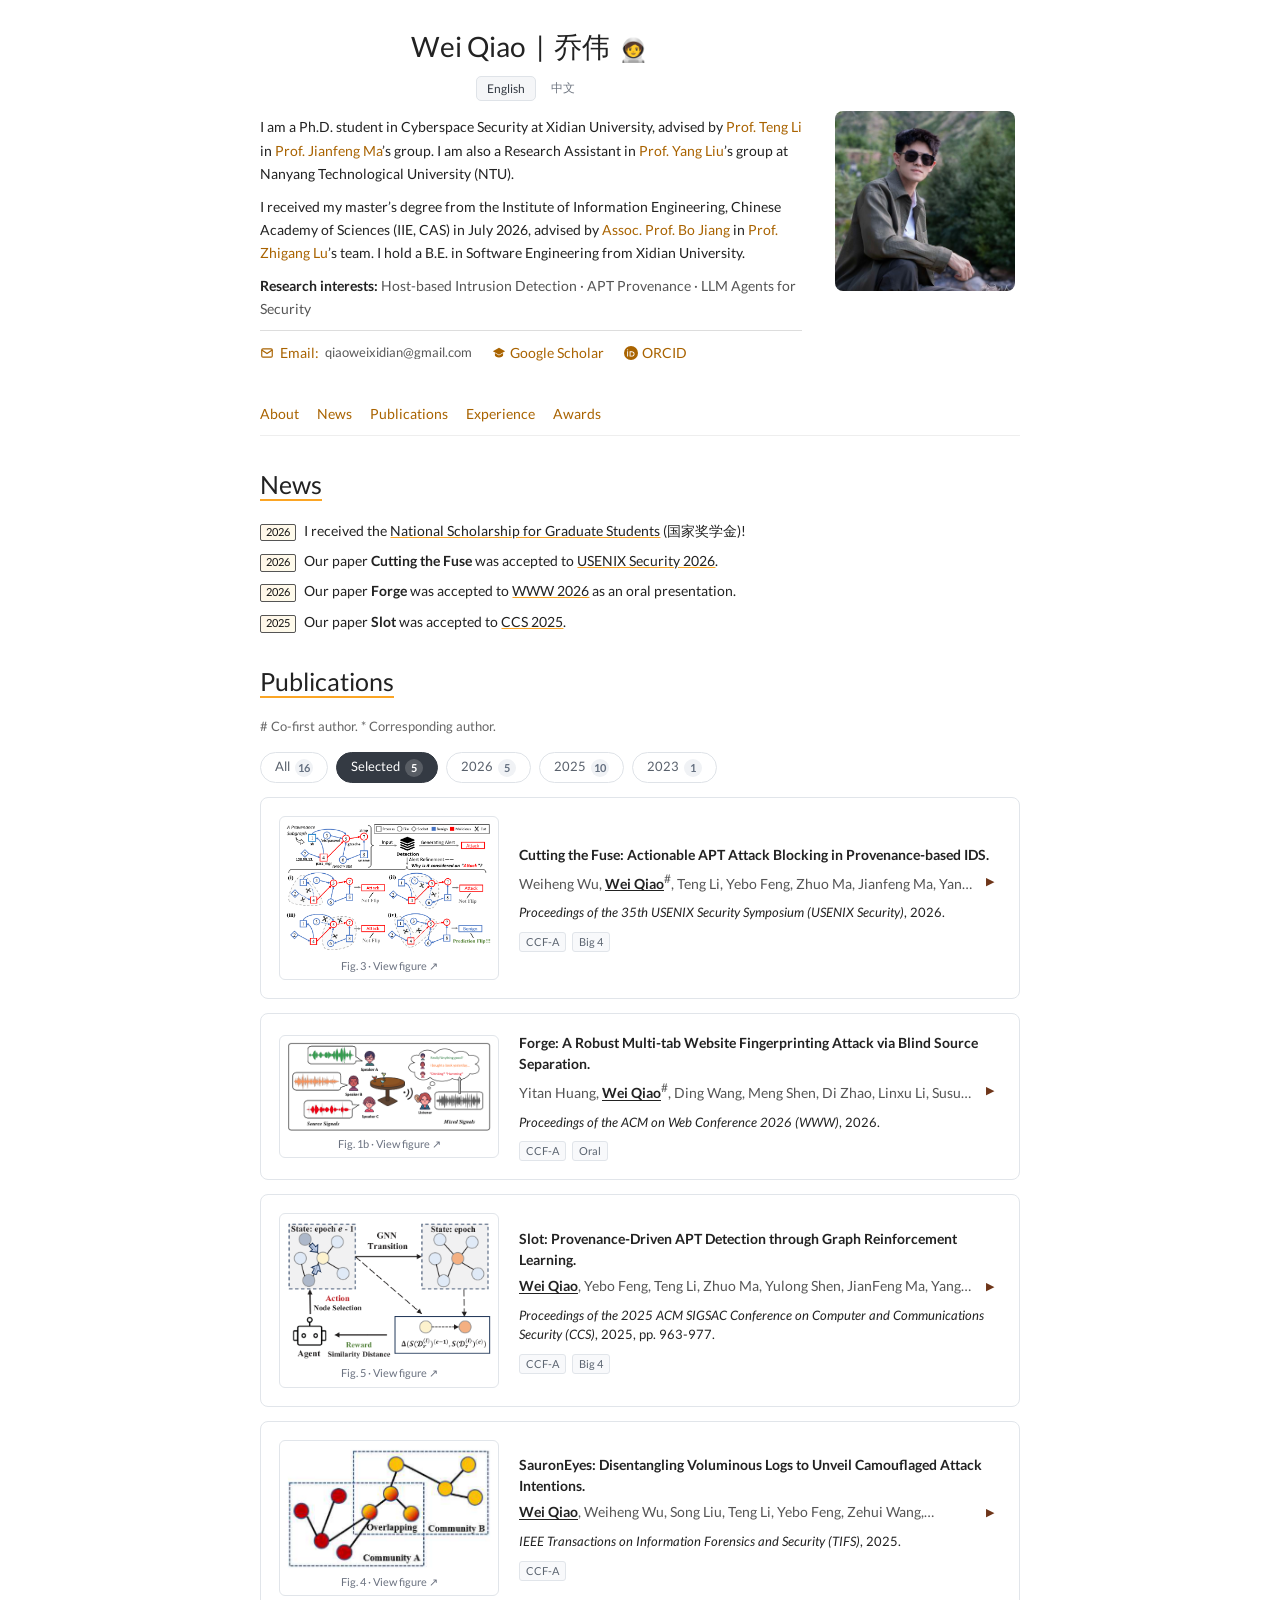
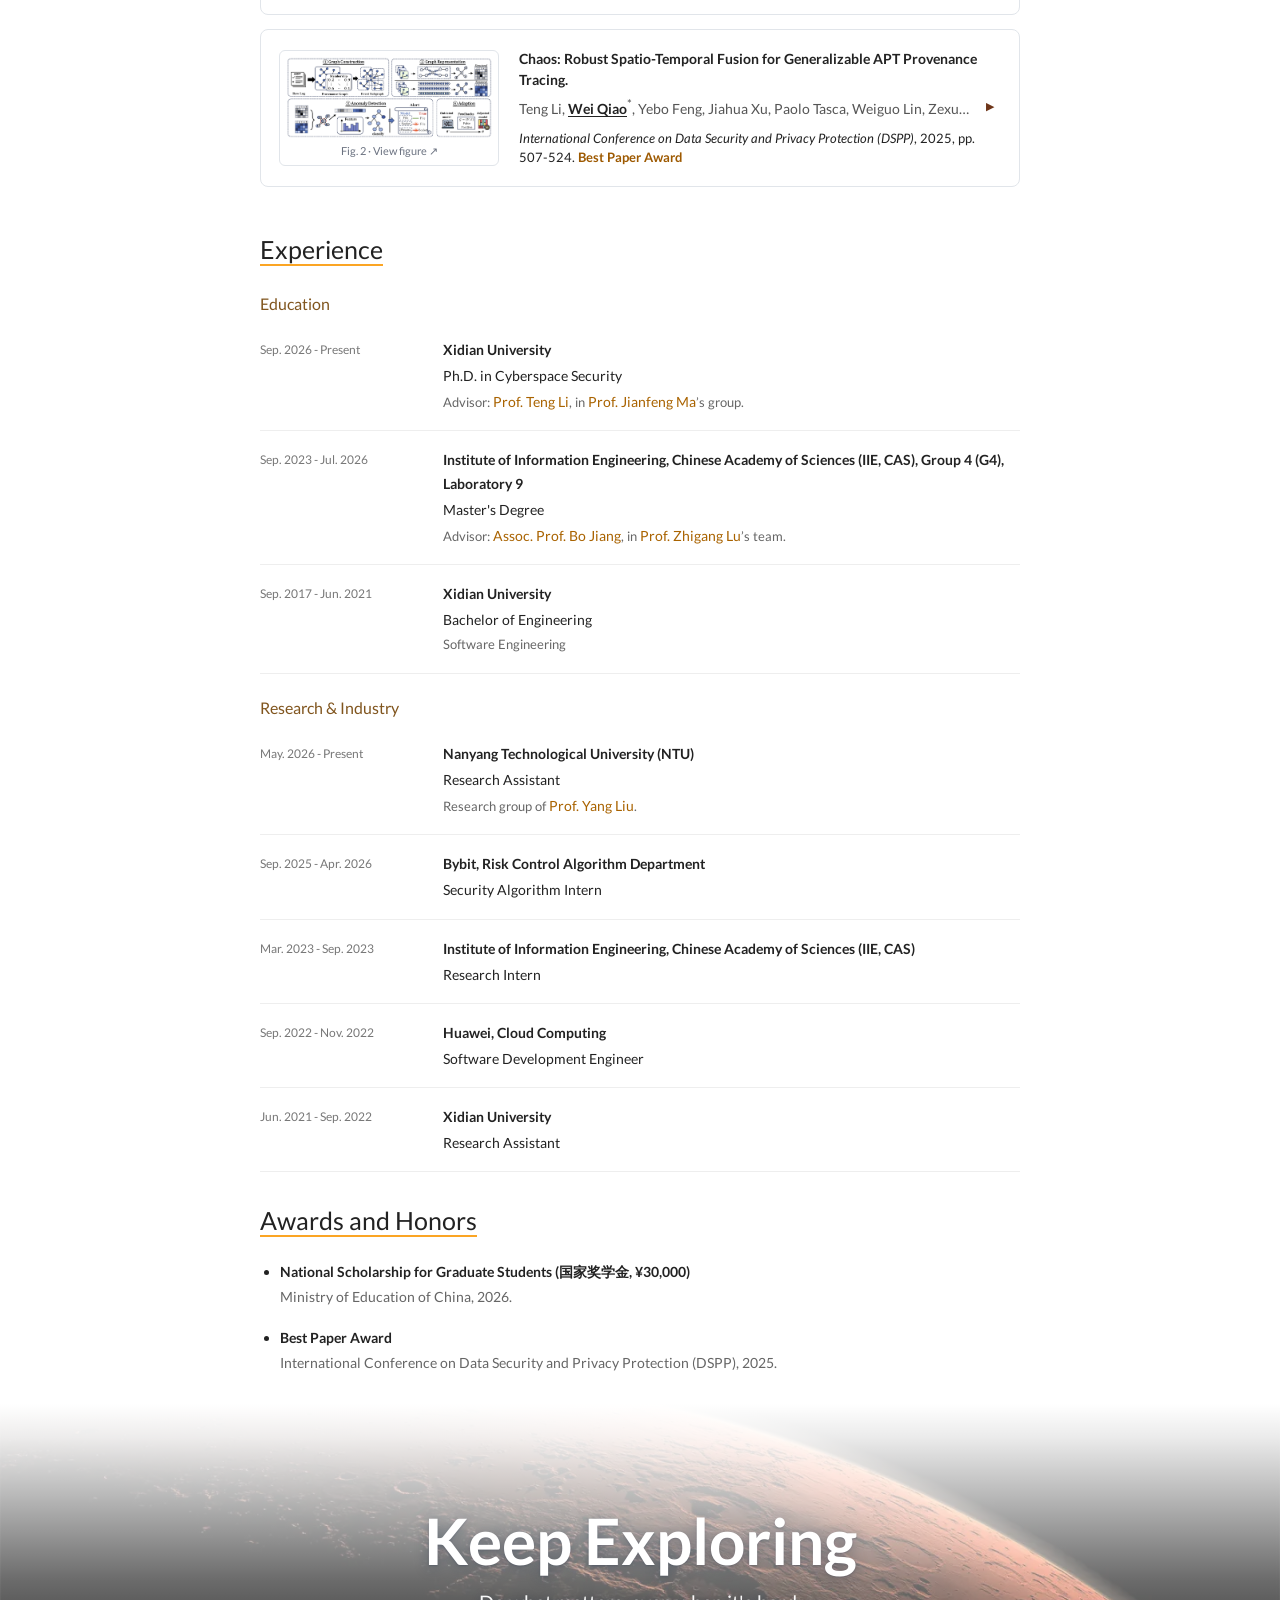
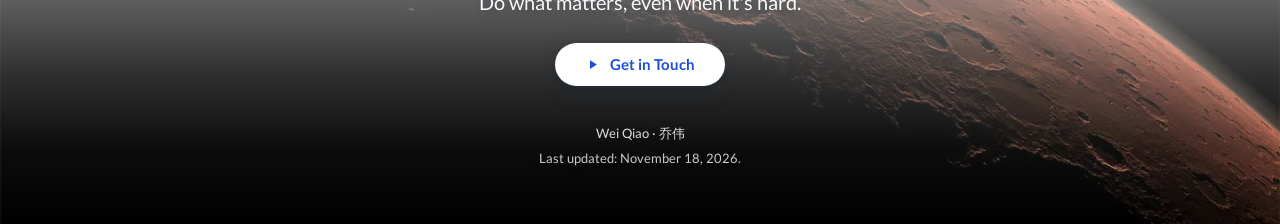
==== commit 882da967: "Add bilingual About section and refine publication image framing" ====
--- a/index.html
+++ b/index.html
@@ -16,9 +16,20 @@
   <section id="about" class="page-section profile-header" aria-labelledby="profile-name">
     <div>
       <h1 id="profile-name">Wei Qiao &nbsp;|&nbsp; <span lang="zh-CN">乔伟</span> <button type="button" id="astronaut-btn" class="copy-bio" title="Copy bio" aria-label="Copy bio">🧑‍🚀</button></h1>
+      <div class="bio-language-switch" role="group" aria-label="Biography language" hidden>
+        <button type="button" data-bio-language="en" lang="en" aria-pressed="true" aria-controls="bio-en">English</button>
+        <button type="button" data-bio-language="zh-CN" lang="zh-CN" aria-pressed="false" aria-controls="bio-zh">中文</button>
+      </div>
+      <div class="profile-bio" id="bio-en" lang="en">
       <p>I am a Ph.D. student in Cyberspace Security at Xidian University, advised by <a href="https://faculty.xidian.edu.cn/LT6/zh_CN/index.htm">Prof. Teng Li</a> in <a href="https://web.xidian.edu.cn/jfma/">Prof. Jianfeng Ma</a>’s group. I am also a Research Assistant in <a href="https://personal.ntu.edu.sg/yangliu/">Prof. Yang Liu</a>’s group at Nanyang Technological University (NTU).</p>
       <p>I received my master’s degree from the Institute of Information Engineering, Chinese Academy of Sciences (IIE, CAS) in July 2026, advised by <a href="https://people.ucas.ac.cn/~bojiang">Assoc. Prof. Bo Jiang</a> in <a href="https://people.ucas.ac.cn/~luzhigang">Prof. Zhigang Lu</a>’s team. I hold a B.E. in Software Engineering from Xidian University.</p>
       <p class="research-interests"><strong>Research interests:</strong> Host-based Intrusion Detection · APT Provenance · LLM Agents for Security</p>
+      </div>
+      <div class="profile-bio" id="bio-zh" lang="zh-CN" hidden>
+        <p>我目前是西安电子科技大学网络空间安全专业的博士研究生，在 <a href="https://web.xidian.edu.cn/jfma/">Jianfeng Ma 教授</a>团队中，由 <a href="https://faculty.xidian.edu.cn/LT6/zh_CN/index.htm">Teng Li 教授</a>指导。同时，我在新加坡南洋理工大学（NTU）<a href="https://personal.ntu.edu.sg/yangliu/">Yang Liu 教授</a>团队担任研究助理。</p>
+        <p>我于 2026 年 7 月获得中国科学院信息工程研究所硕士学位，在 <a href="https://people.ucas.ac.cn/~luzhigang">Zhigang Lu 教授</a>团队中，由 <a href="https://people.ucas.ac.cn/~bojiang">Bo Jiang 副教授</a>指导。本科毕业于西安电子科技大学软件工程专业，获工学学士学位。</p>
+        <p class="research-interests"><strong>研究方向：</strong>基于主机的入侵检测 · APT 攻击溯源 · 面向安全的大语言模型智能体</p>
+      </div>
       <p class="contact-links"><a href="mailto:qiaoweixidian@gmail.com" id="email-copy" class="email-link" title="Copy email address"><svg aria-hidden="true" viewBox="0 0 24 24" fill="none" stroke="currentColor" stroke-width="2"><rect x="3" y="5" width="18" height="14" rx="2"/><path d="m3 7 9 6 9-6"/></svg>Email: <span class="contact-sub">qiaoweixidian@gmail.com</span></a>
         <a class="scholar-link" href="https://scholar.google.com/citations?user=_OFu_KEAAAAJ&amp;hl=en" target="_blank" rel="noopener noreferrer"><svg aria-hidden="true" viewBox="0 0 24 24" fill="currentColor"><path d="M12 3 1.5 9 12 15 22.5 9 12 3Z"/><path d="M5 12.1v4.2c0 1.2 3.1 3.2 7 3.2s7-2 7-3.2v-4.2l-7 4-7-4Z"/></svg>Google Scholar</a>
         <a class="orcid-link" href="https://orcid.org/0000-0003-1561-9466" target="_blank" rel="noopener noreferrer"><svg aria-hidden="true" viewBox="0 0 24 24" fill="currentColor"><circle cx="12" cy="12" r="12"/><circle cx="6.2" cy="6.5" r="1" fill="#fff"/><path fill="#fff" d="M5.4 9h1.6v9H5.4zm4.2 0h3.1c3.3 0 5.4 1.7 5.4 4.5S16 18 12.7 18H9.6zm1.6 1.5v6h1.5c2.4 0 3.8-1.1 3.8-3s-1.4-3-3.8-3z"/></svg>ORCID</a></p>
@@ -200,9 +211,6 @@
         <p class="mountain-footnote">
           <span>Wei Qiao · 乔伟</span>
           <span class="mountain-updated">Last updated: <!-- LAST_UPDATED_START -->November 18, 2026<!-- LAST_UPDATED_END -->.</span>
-          <span class="mountain-template">
-            Adapted from <a href="https://github.com/w-r-s/academic-homepage-template">w-r-s / academic-homepage-template</a>.
-          </span>
         </p>
       </div>
     </div>
--- a/profile.css
+++ b/profile.css
@@ -43,6 +43,12 @@
 button:focus-visible, a:focus-visible { outline: 2px solid #ad7020; outline-offset: 4px; }
 .profile-header { display: grid; grid-template-columns: minmax(0, 1fr) 190px; gap: 28px; align-items: center; }
 .profile-mark { height: 180px; width: 180px; max-width: 100%; object-fit: cover; object-position: 50% 90%; border-radius: 8px; justify-self: center; }
+.bio-language-switch { display: flex; justify-content: center; gap: 4px; margin: -6px 0 14px; }
+.bio-language-switch button { border: 1px solid transparent; border-radius: 5px; padding: 3px 10px; background: transparent; color: #707782; font-size: 12px; cursor: pointer; }
+.bio-language-switch button:hover { background: #f5f6f8; }
+.bio-language-switch button[aria-pressed="true"] { border-color: #dfe3e8; background: #f5f6f8; color: #343a43; }
+.profile-bio[hidden], .bio-language-switch[hidden] { display: none; }
+.profile-bio[lang="zh-CN"] { line-height: 1.85; }
 .copy-bio { border: 0; background: none; padding: 0 4px; font-size: 23px; vertical-align: middle; cursor: pointer; }
 .research-interests { color: #555; }
 .research-interests strong { color: #222; }
@@ -60,9 +66,9 @@
 .paper-layout { display: grid; grid-template-columns: minmax(0,1fr); align-items: center; }
 .paper-layout:has(> .paper-image, > .paper-image-link) { grid-template-columns: var(--paper-image-width) minmax(0,1fr); gap: 20px; }
 .paper-image { display: block; width: var(--paper-image-width); max-width: 100%; height: auto; object-fit: contain; border-radius: 5px; }
-.paper-image-link { display: block; width: var(--paper-image-width); max-width: 100%; min-width: 0; padding: 0; border-radius: 4px; background: #fff; color: #6b7280; text-align: center; }
+.paper-image-link { display: block; width: var(--paper-image-width); max-width: 100%; min-width: 0; padding: 6px; border: 1px solid #e1e5ea; border-radius: 6px; background: #fff; color: #6b7280; text-align: center; }
 .paper-image-link .paper-image { width: 100%; height: auto; max-width: none; max-height: none; object-fit: contain; border-radius: 0; }
-.paper-image-link:hover { color: #343a43; text-decoration: none; }
+.paper-image-link:hover { border-color: #aeb6c0; color: #343a43; text-decoration: none; }
 .paper-image-caption { display: block; margin-top: 6px; font-size: 11px; line-height: 1.3; }
 .paper-content { min-width: 0; }
 .publication-authors { color: #555; }
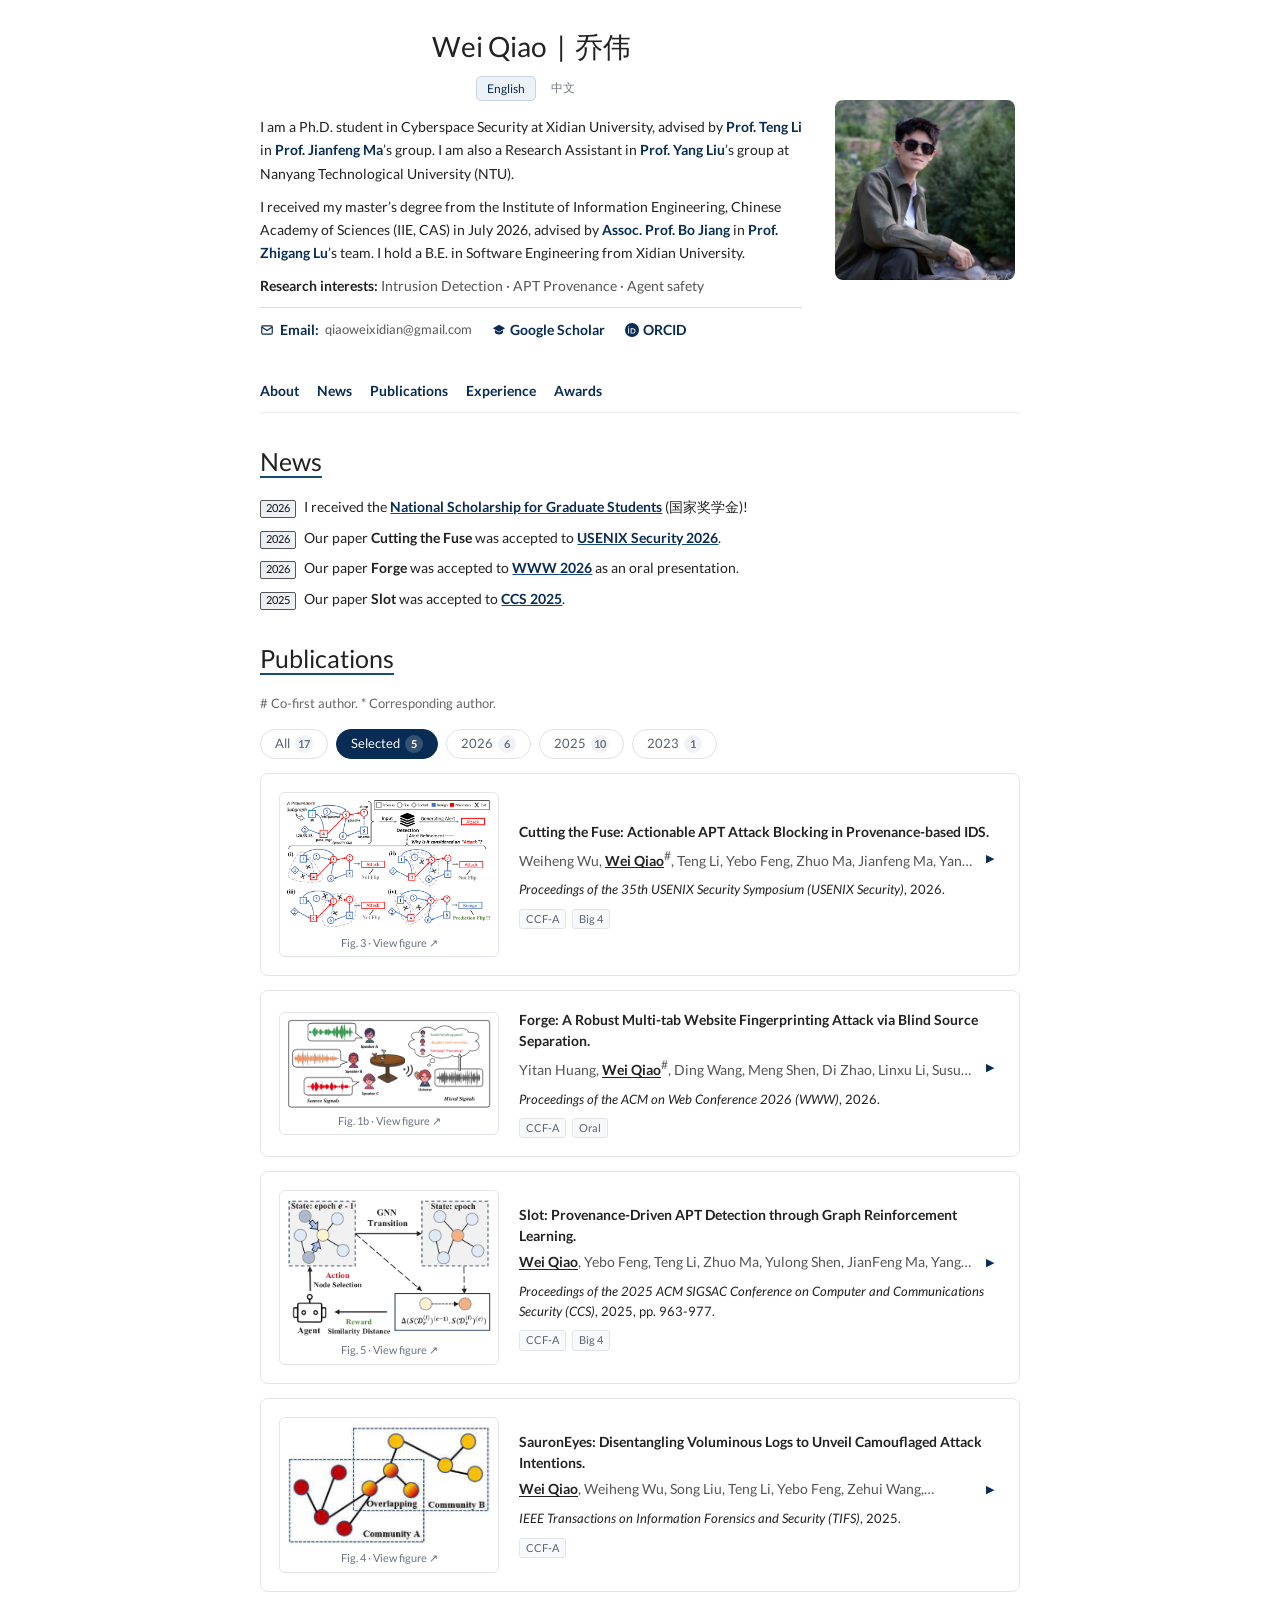
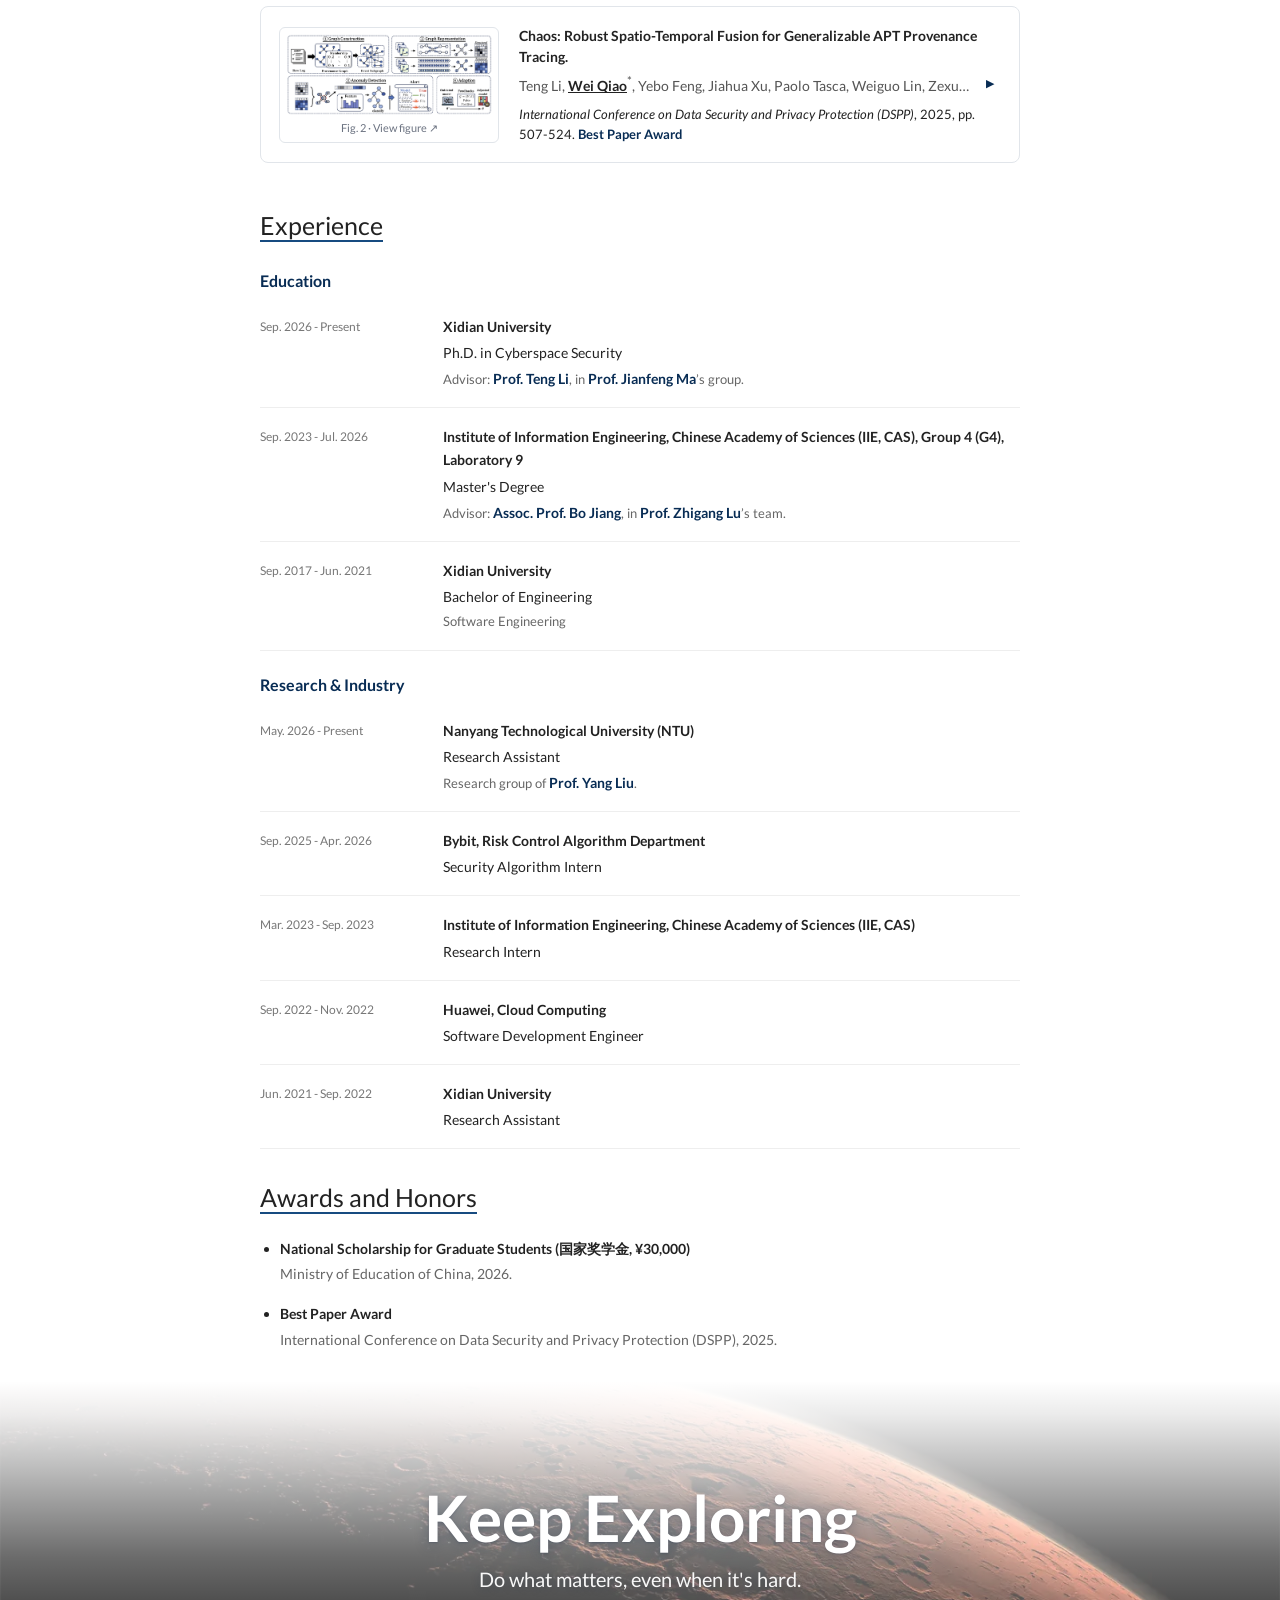
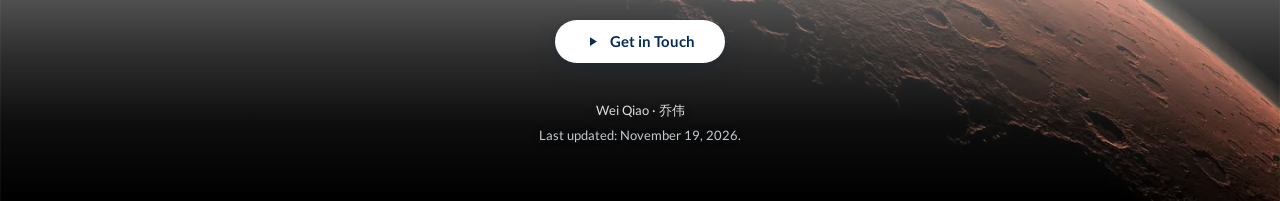
==== commit c2497199: "Refresh profile content and apply bold navy accents" ====
--- a/index.html
+++ b/index.html
@@ -5,7 +5,7 @@
   <meta name="viewport" content="width=device-width, initial-scale=1">
   <title>Wei Qiao (乔伟) | Academic Homepage</title>
   <meta name="author" content="Wei Qiao">
-  <meta name="description" content="Wei Qiao — Ph.D. student at Xidian University. Research in host-based intrusion detection, APT provenance, and LLM agents for security.">
+  <meta name="description" content="Wei Qiao — Ph.D. student at Xidian University. Research in intrusion detection, APT provenance, and agent safety.">
   <link rel="icon" type="image/svg+xml" href="images/wei-qiao.svg">
   <link rel="stylesheet" href="stylesheet.css">
   <link rel="stylesheet" href="profile.css">
@@ -15,7 +15,7 @@
 <main>
   <section id="about" class="page-section profile-header" aria-labelledby="profile-name">
     <div>
-      <h1 id="profile-name">Wei Qiao &nbsp;|&nbsp; <span lang="zh-CN">乔伟</span> <button type="button" id="astronaut-btn" class="copy-bio" title="Copy bio" aria-label="Copy bio">🧑‍🚀</button></h1>
+      <h1 id="profile-name">Wei Qiao &nbsp;|&nbsp; <span lang="zh-CN">乔伟</span></h1>
       <div class="bio-language-switch" role="group" aria-label="Biography language" hidden>
         <button type="button" data-bio-language="en" lang="en" aria-pressed="true" aria-controls="bio-en">English</button>
         <button type="button" data-bio-language="zh-CN" lang="zh-CN" aria-pressed="false" aria-controls="bio-zh">中文</button>
@@ -23,12 +23,12 @@
       <div class="profile-bio" id="bio-en" lang="en">
       <p>I am a Ph.D. student in Cyberspace Security at Xidian University, advised by <a href="https://faculty.xidian.edu.cn/LT6/zh_CN/index.htm">Prof. Teng Li</a> in <a href="https://web.xidian.edu.cn/jfma/">Prof. Jianfeng Ma</a>’s group. I am also a Research Assistant in <a href="https://personal.ntu.edu.sg/yangliu/">Prof. Yang Liu</a>’s group at Nanyang Technological University (NTU).</p>
       <p>I received my master’s degree from the Institute of Information Engineering, Chinese Academy of Sciences (IIE, CAS) in July 2026, advised by <a href="https://people.ucas.ac.cn/~bojiang">Assoc. Prof. Bo Jiang</a> in <a href="https://people.ucas.ac.cn/~luzhigang">Prof. Zhigang Lu</a>’s team. I hold a B.E. in Software Engineering from Xidian University.</p>
-      <p class="research-interests"><strong>Research interests:</strong> Host-based Intrusion Detection · APT Provenance · LLM Agents for Security</p>
+      <p class="research-interests"><strong>Research interests:</strong> Intrusion Detection · APT Provenance · Agent safety</p>
       </div>
       <div class="profile-bio" id="bio-zh" lang="zh-CN" hidden>
-        <p>我目前是西安电子科技大学网络空间安全专业的博士研究生，在 <a href="https://web.xidian.edu.cn/jfma/">Jianfeng Ma 教授</a>团队中，由 <a href="https://faculty.xidian.edu.cn/LT6/zh_CN/index.htm">Teng Li 教授</a>指导。同时，我在新加坡南洋理工大学（NTU）<a href="https://personal.ntu.edu.sg/yangliu/">Yang Liu 教授</a>团队担任研究助理。</p>
-        <p>我于 2026 年 7 月获得中国科学院信息工程研究所硕士学位，在 <a href="https://people.ucas.ac.cn/~luzhigang">Zhigang Lu 教授</a>团队中，由 <a href="https://people.ucas.ac.cn/~bojiang">Bo Jiang 副教授</a>指导。本科毕业于西安电子科技大学软件工程专业，获工学学士学位。</p>
-        <p class="research-interests"><strong>研究方向：</strong>基于主机的入侵检测 · APT 攻击溯源 · 面向安全的大语言模型智能体</p>
+        <p>我目前是西安电子科技大学网络空间安全专业的博士研究生，在 <a href="https://web.xidian.edu.cn/jfma/">马建峰教授</a>团队中，由 <a href="https://faculty.xidian.edu.cn/LT6/zh_CN/index.htm">李腾教授</a>指导。同时，我在新加坡南洋理工大学（NTU）<a href="https://personal.ntu.edu.sg/yangliu/">刘杨教授</a>团队担任研究助理。</p>
+        <p>我于 2026 年 7 月获得中国科学院信息工程研究所硕士学位，在 <a href="https://people.ucas.ac.cn/~luzhigang">卢志刚教授</a>团队中，由 <a href="https://people.ucas.ac.cn/~bojiang">姜波副教授</a>指导。本科毕业于西安电子科技大学软件工程专业，获工学学士学位。</p>
+        <p class="research-interests"><strong>研究方向：</strong>入侵检测 · APT 攻击溯源 · 智能体安全</p>
       </div>
       <p class="contact-links"><a href="mailto:qiaoweixidian@gmail.com" id="email-copy" class="email-link" title="Copy email address"><svg aria-hidden="true" viewBox="0 0 24 24" fill="none" stroke="currentColor" stroke-width="2"><rect x="3" y="5" width="18" height="14" rx="2"/><path d="m3 7 9 6 9-6"/></svg>Email: <span class="contact-sub">qiaoweixidian@gmail.com</span></a>
         <a class="scholar-link" href="https://scholar.google.com/citations?user=_OFu_KEAAAAJ&amp;hl=en" target="_blank" rel="noopener noreferrer"><svg aria-hidden="true" viewBox="0 0 24 24" fill="currentColor"><path d="M12 3 1.5 9 12 15 22.5 9 12 3Z"/><path d="M5 12.1v4.2c0 1.2 3.1 3.2 7 3.2s7-2 7-3.2v-4.2l-7 4-7-4Z"/></svg>Google Scholar</a>
@@ -57,6 +57,12 @@
       <button type="button" class="tag-btn" data-tag="2023" aria-pressed="false">2023</button>
     </div>
     <table class="publications-table" aria-label="Publications"><tbody>
+<tr data-tags="2026">
+      <td class="paper-card"><div class="paper-layout"><div class="paper-content"><h3>LOGSAID: Sentiment analysis-guided advanced persistent threat detection via log provenance analysis.</h3>
+        <div class="publication-authors-shell"><div class="publication-authors" id="authors-logsaid">Tianqi Dong, <strong>Wei Qiao</strong>, Beining Huang, Weihang Wang, Xueying Han, Bo Jiang, Zhigang Lu, Baoxu Liu.</div><button type="button" class="publication-authors-toggle" aria-controls="authors-logsaid" aria-expanded="false" aria-label="Expand author list" title="Expand author list">▶</button></div>
+        <p class="paper-venue"><em>Computer Networks</em>, 2026, Article 112942.</p>
+        <div class="paper-badges"><a class="paper-badge" href="https://doi.org/10.1016/j.comnet.2026.112942" target="_blank" rel="noopener noreferrer">DOI</a></div>
+      </div></div></td></tr>
 <tr data-tags="2026,selected" class="selected-paper">
 
       <td class="paper-card"><div class="paper-layout"><a class="paper-image-link" href="images/paper/cutting-the-fuse-counterfactual.png" target="_blank" rel="noopener noreferrer" aria-label="View full-size Cutting the Fuse figure"><img class="paper-image" src="images/paper/cutting-the-fuse-counterfactual.webp" alt="Counterfactual attack example: different edge interventions and the resulting attack or benign predictions" width="735" height="465" loading="lazy" decoding="async"><span class="paper-image-caption">Fig. 3 · View figure ↗</span></a><div class="paper-content"><h3>Cutting the Fuse: Actionable APT Attack Blocking in Provenance-based IDS.</h3>
@@ -210,7 +216,7 @@
         </a>
         <p class="mountain-footnote">
           <span>Wei Qiao · 乔伟</span>
-          <span class="mountain-updated">Last updated: <!-- LAST_UPDATED_START -->November 18, 2026<!-- LAST_UPDATED_END -->.</span>
+          <span class="mountain-updated">Last updated: <!-- LAST_UPDATED_START -->November 19, 2026<!-- LAST_UPDATED_END -->.</span>
         </p>
       </div>
     </div>
--- a/profile.css
+++ b/profile.css
@@ -33,14 +33,14 @@
 main { max-width: 800px; padding: 28px 20px 0; margin: auto; }
 h1 { margin: 0 0 18px; font-size: 28px; font-weight: 400; text-align: center; line-height: 1.3; }
 h1 span { white-space: nowrap; }
-h2 { font-size: 25px; font-weight: 400; margin: 28px 0 14px; text-decoration: underline; text-decoration-color: #fba524; text-underline-offset: 5px; }
+h2 { font-size: 25px; font-weight: 400; margin: 28px 0 14px; text-decoration: underline; text-decoration-color: #174b80; text-underline-offset: 5px; }
 h3 { font-size: 14px; line-height: 1.5; margin: 0 0 5px; }
 h4 { font-size: 14px; margin: 0; }
 p { margin: 10px 0; }
 button { font-family: inherit; }
-a { color: #a96300; }
+a { color: #082c54; }
 a:hover { text-decoration: underline; }
-button:focus-visible, a:focus-visible { outline: 2px solid #ad7020; outline-offset: 4px; }
+button:focus-visible, a:focus-visible { outline: 2px solid #174b80; outline-offset: 4px; }
 .profile-header { display: grid; grid-template-columns: minmax(0, 1fr) 190px; gap: 28px; align-items: center; }
 .profile-mark { height: 180px; width: 180px; max-width: 100%; object-fit: cover; object-position: 50% 90%; border-radius: 8px; justify-self: center; }
 .bio-language-switch { display: flex; justify-content: center; gap: 4px; margin: -6px 0 14px; }
@@ -76,13 +76,13 @@
 .paper-venue { font-size: 13px; line-height: 1.5; margin-bottom: 0; }
 .paper-badges { margin-top: 9px; display: flex; flex-wrap: wrap; gap: 6px; }
 .paper-badge { font-size: 11px; color: #5b6470; background: #f8f9fb; border: 1px solid #e1e5ea; padding: 0 6px; border-radius: 3px; }
-.pub-award { color: #9d5900; font-weight: bold; }
+.pub-award { color: #082c54; font-weight: bold; }
 .experience-list { list-style: none; margin: 0; padding: 0; }
 .experience-entry { display: grid; grid-template-columns: 165px minmax(0,1fr); gap: 18px; padding: 17px 0; border-bottom: 1px solid #eee; }
 .experience-date { color: #777; font-size: 12px; padding-top: 2px; }
 .experience-entry p { margin: 3px 0 0; }
 .experience-detail { color: #666; font-size: 13px; }
-.subsection-title { margin-top: 22px; color: #80551e; font-size: 16px; font-weight: 400; }
+.subsection-title { margin-top: 22px; color: #082c54; font-size: 16px; font-weight: 400; }
 .awards-list { padding-left: 20px; }
 .awards-list li { padding: 5px 0; }
 .awards-list p { margin: 2px 0 7px; color: #666; }
@@ -110,3 +110,16 @@
   #backToTop { right: 16px; bottom: 16px; }
 }
 @media (prefers-reduced-motion: reduce) { html { scroll-behavior: auto; } }
+
+/* Blue palette and emphasis; retain the published layout and sizing. */
+a:hover, a:focus { color: #061e39; }
+.tag-btn.active { background: #082c54; border-color: #082c54; }
+.bio-language-switch button[aria-pressed="true"] { color: #082c54; background: #edf2f8; border-color: #c7d4e3; }
+.news-date-badge { background: linear-gradient(135deg, rgba(49,93,140,.10), rgba(49,93,140,.08)); }
+.news-highlight { color: #082c54; font-weight: 700; text-decoration-color: #174b80; }
+.publication-authors-toggle { color: #082c54; }
+.publication-authors-toggle:hover, .publication-authors-toggle:focus-visible { color: #174b80; }
+.mountain-cta, .mountain-cta:hover { color: #082c54; }
+
+/* Use the bundled true bold font for key blue text. */
+.profile-bio a, .section-links a, .contact-links a, .experience-detail a, .subsection-title { font-weight: 700; }
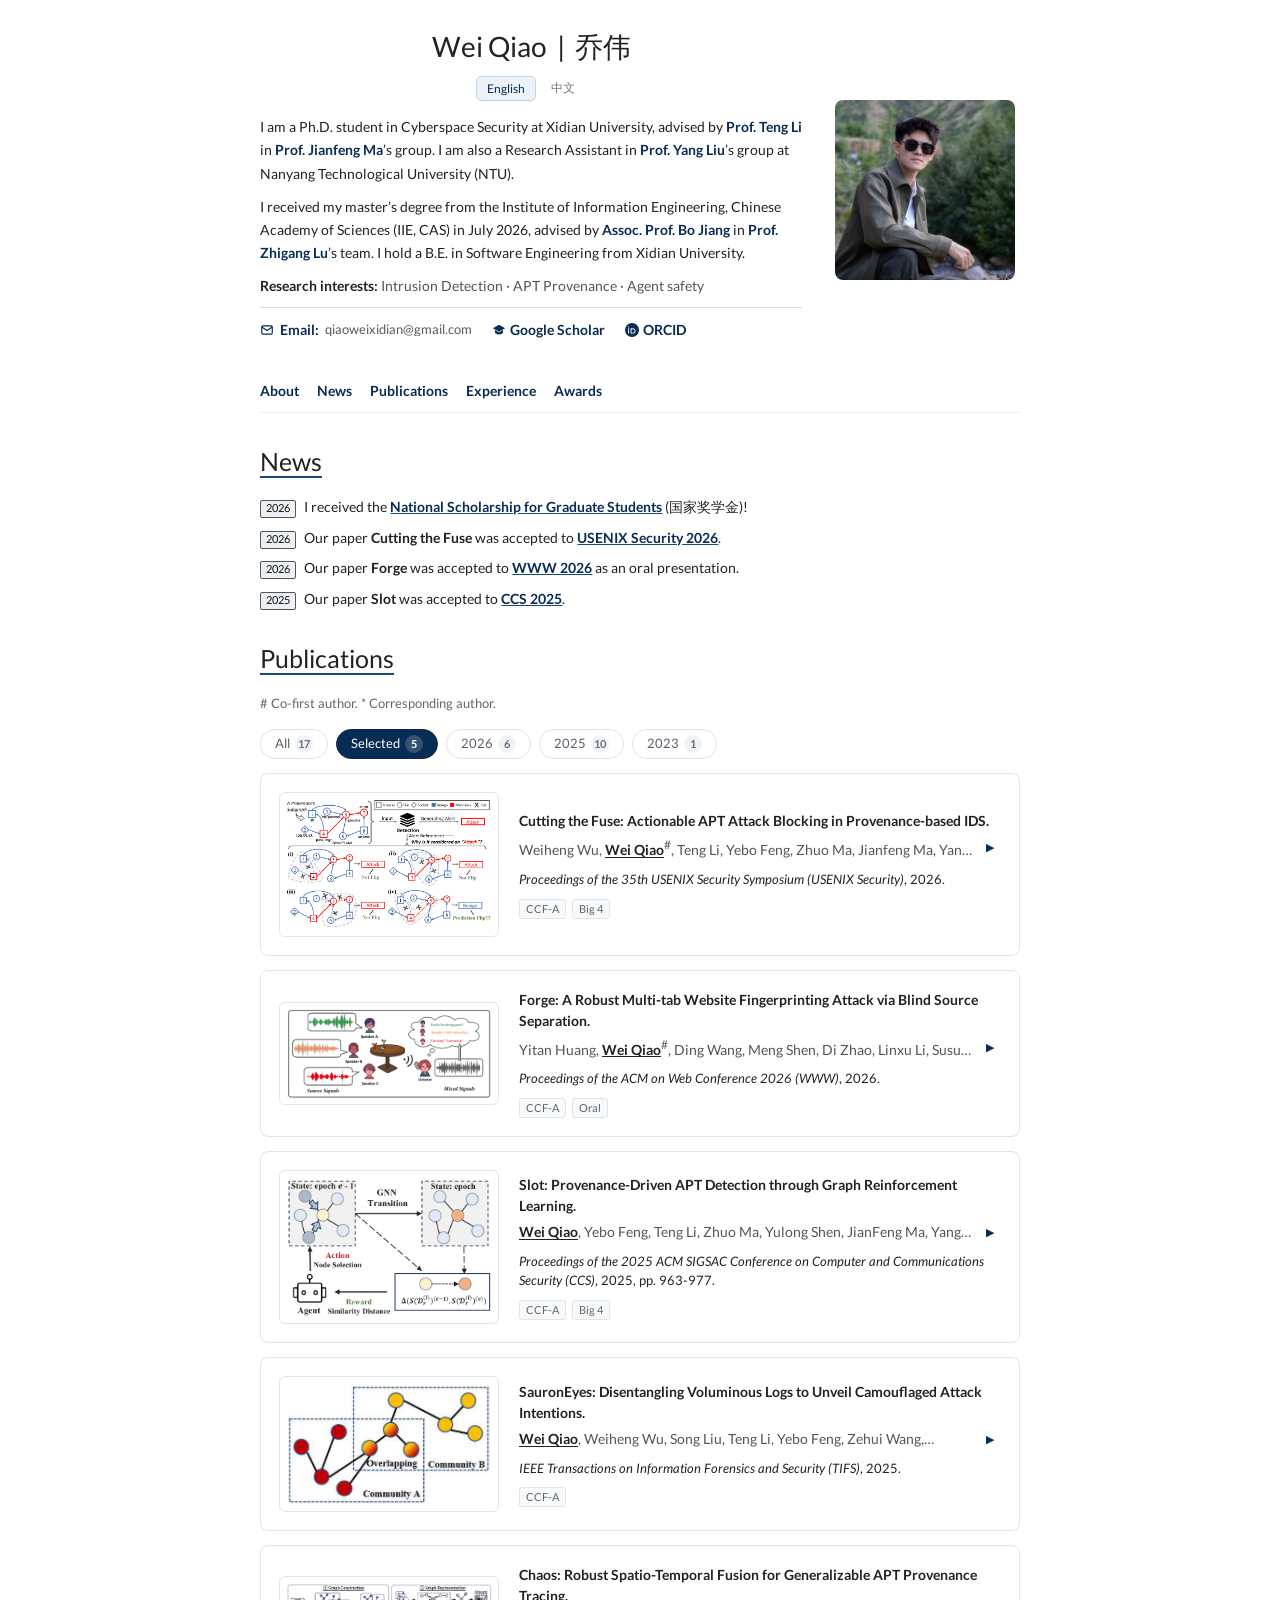
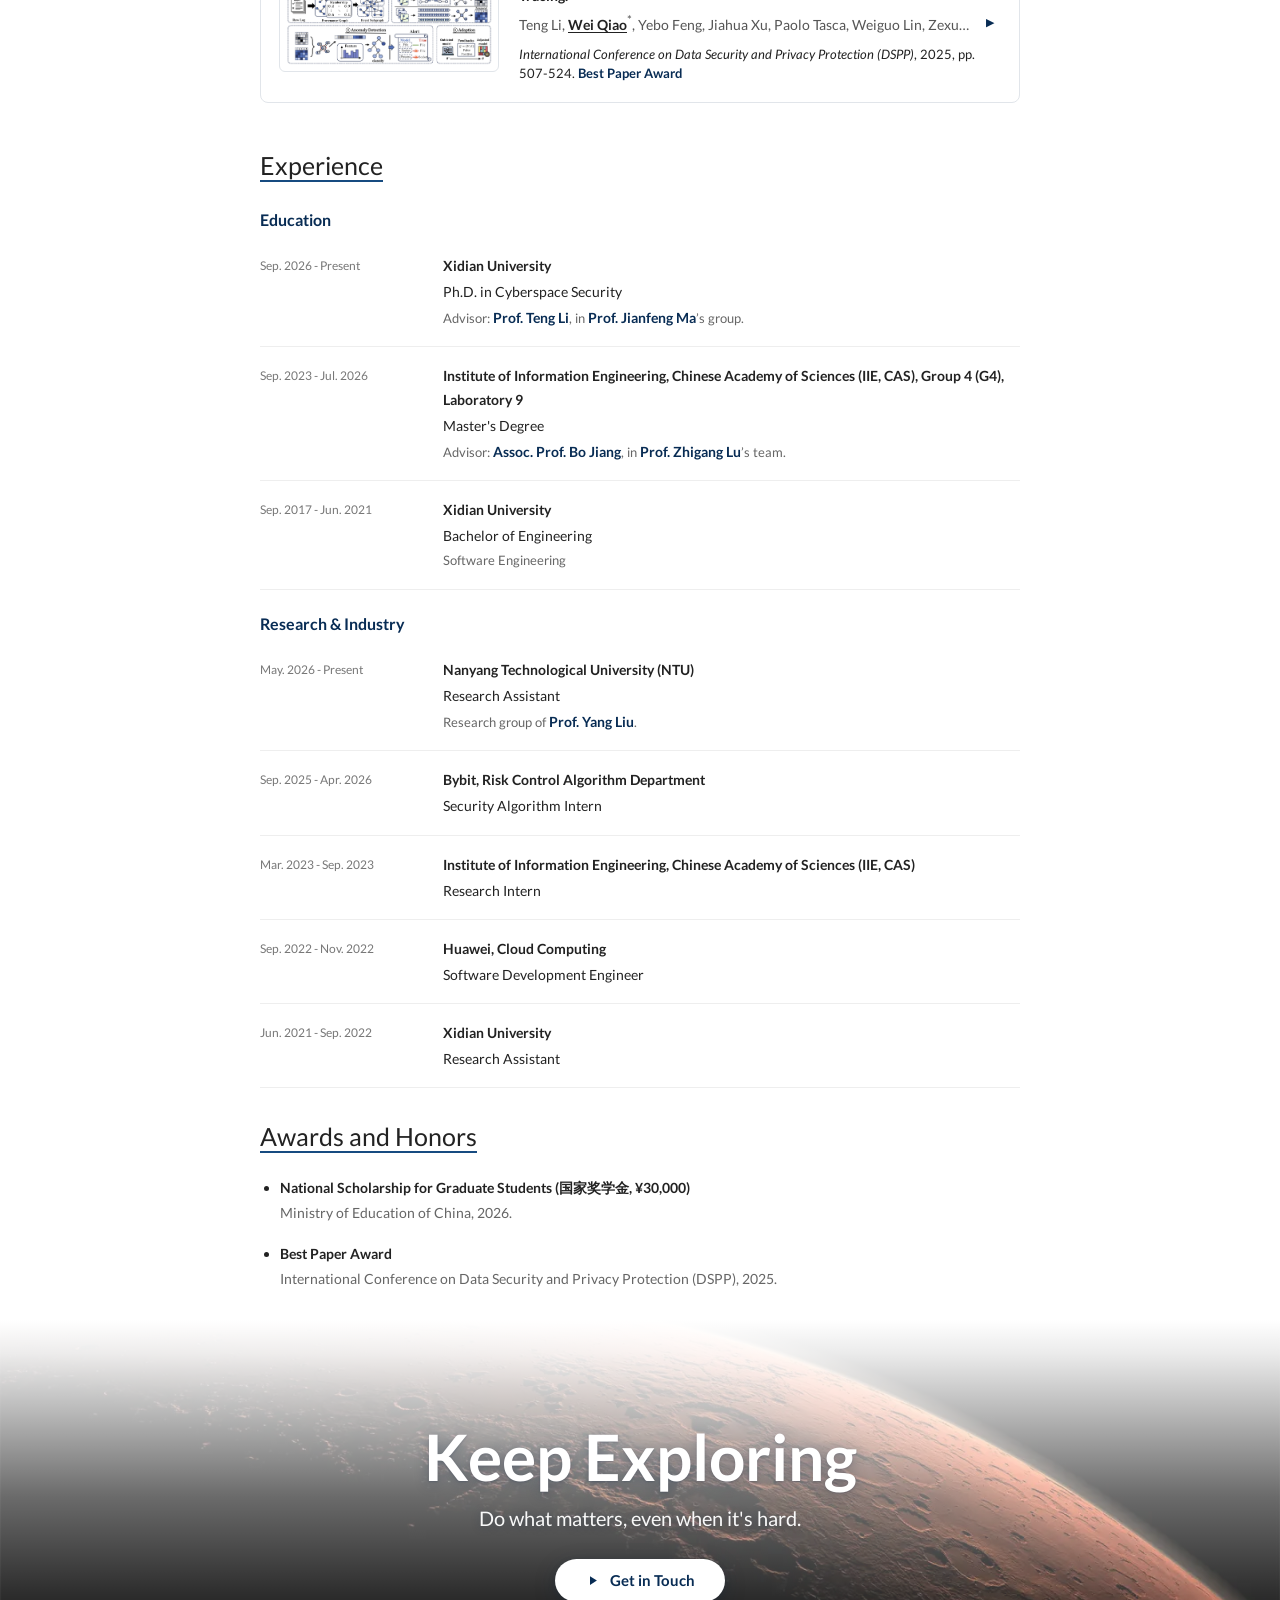
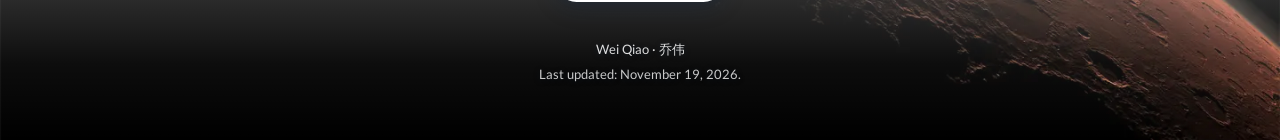
==== commit 58e778ea: "Show publication thumbnails only in Selected" ====
--- a/index.html
+++ b/index.html
@@ -59,20 +59,19 @@
     <table class="publications-table" aria-label="Publications"><tbody>
 <tr data-tags="2026">
       <td class="paper-card"><div class="paper-layout"><div class="paper-content"><h3>LOGSAID: Sentiment analysis-guided advanced persistent threat detection via log provenance analysis.</h3>
-        <div class="publication-authors-shell"><div class="publication-authors" id="authors-logsaid">Tianqi Dong, <strong>Wei Qiao</strong>, Beining Huang, Weihang Wang, Xueying Han, Bo Jiang, Zhigang Lu, Baoxu Liu.</div><button type="button" class="publication-authors-toggle" aria-controls="authors-logsaid" aria-expanded="false" aria-label="Expand author list" title="Expand author list">▶</button></div>
-        <p class="paper-venue"><em>Computer Networks</em>, 2026, Article 112942.</p>
-        <div class="paper-badges"><a class="paper-badge" href="https://doi.org/10.1016/j.comnet.2026.112942" target="_blank" rel="noopener noreferrer">DOI</a></div>
+        <div class="publication-authors-shell"><div class="publication-authors" id="authors-logsaid">Tianqi Dong, <strong>Wei Qiao</strong><sup>#</sup>, Beining Huang, Weihang Wang, Xueying Han, Bo Jiang, Zhigang Lu, Baoxu Liu.</div><button type="button" class="publication-authors-toggle" aria-controls="authors-logsaid" aria-expanded="false" aria-label="Expand author list" title="Expand author list">▶</button></div>
+        <p class="paper-venue"><em>Computer Networks</em>, 2026.</p>
       </div></div></td></tr>
 <tr data-tags="2026,selected" class="selected-paper">
 
-      <td class="paper-card"><div class="paper-layout"><a class="paper-image-link" href="images/paper/cutting-the-fuse-counterfactual.png" target="_blank" rel="noopener noreferrer" aria-label="View full-size Cutting the Fuse figure"><img class="paper-image" src="images/paper/cutting-the-fuse-counterfactual.webp" alt="Counterfactual attack example: different edge interventions and the resulting attack or benign predictions" width="735" height="465" loading="lazy" decoding="async"><span class="paper-image-caption">Fig. 3 · View figure ↗</span></a><div class="paper-content"><h3>Cutting the Fuse: Actionable APT Attack Blocking in Provenance-based IDS.</h3>
+      <td class="paper-card"><div class="paper-layout"><a class="paper-image-link" href="images/paper/cutting-the-fuse-counterfactual.png" target="_blank" rel="noopener noreferrer" aria-label="View full-size Cutting the Fuse figure"><img class="paper-image" src="images/paper/cutting-the-fuse-counterfactual.webp" alt="Counterfactual attack example: different edge interventions and the resulting attack or benign predictions" width="735" height="465" loading="lazy" decoding="async"></a><div class="paper-content"><h3>Cutting the Fuse: Actionable APT Attack Blocking in Provenance-based IDS.</h3>
         <div class="publication-authors-shell"><div class="publication-authors" id="authors-0">Weiheng Wu, <strong>Wei Qiao</strong><sup>#</sup>, Teng Li, Yebo Feng, Zhuo Ma, Jianfeng Ma, Yang Liu.</div><button type="button" class="publication-authors-toggle" aria-controls="authors-0" aria-expanded="false" aria-label="Expand author list" title="Expand author list">▶</button></div>
         <p class="paper-venue"><em>Proceedings of the 35th USENIX Security Symposium (USENIX Security)</em>, 2026.</p>
         <div class="paper-badges"><span class="paper-badge">CCF-A</span><span class="paper-badge">Big 4</span></div>
       </div></div></td></tr>
 <tr data-tags="2026,selected" class="selected-paper">
 
-      <td class="paper-card"><div class="paper-layout"><a class="paper-image-link" href="images/paper/forge-cocktail-party.png" target="_blank" rel="noopener noreferrer" aria-label="View full-size Forge figure"><img class="paper-image" src="images/paper/forge-cocktail-party.webp" alt="Cocktail party analogy: separating one speaker from mixed signals, motivating Forge’s traffic separation" width="516" height="222" loading="lazy" decoding="async"><span class="paper-image-caption">Fig. 1b · View figure ↗</span></a><div class="paper-content"><h3>Forge: A Robust Multi-tab Website Fingerprinting Attack via Blind Source Separation.</h3>
+      <td class="paper-card"><div class="paper-layout"><a class="paper-image-link" href="images/paper/forge-cocktail-party.png" target="_blank" rel="noopener noreferrer" aria-label="View full-size Forge figure"><img class="paper-image" src="images/paper/forge-cocktail-party.webp" alt="Cocktail party analogy: separating one speaker from mixed signals, motivating Forge’s traffic separation" width="516" height="222" loading="lazy" decoding="async"></a><div class="paper-content"><h3>Forge: A Robust Multi-tab Website Fingerprinting Attack via Blind Source Separation.</h3>
         <div class="publication-authors-shell"><div class="publication-authors" id="authors-1">Yitan Huang, <strong>Wei Qiao</strong><sup>#</sup>, Ding Wang, Meng Shen, Di Zhao, Linxu Li, Susu Cui, Bo Jiang, Zhigang Lu, Baoxu Liu.</div><button type="button" class="publication-authors-toggle" aria-controls="authors-1" aria-expanded="false" aria-label="Expand author list" title="Expand author list">▶</button></div>
         <p class="paper-venue"><em>Proceedings of the ACM on Web Conference 2026 (WWW)</em>, 2026.</p>
         <div class="paper-badges"><span class="paper-badge">CCF-A</span><span class="paper-badge">Oral</span></div>
@@ -100,21 +99,21 @@
       </div></div></td></tr>
 <tr data-tags="2025,selected" class="selected-paper">
 
-      <td class="paper-card"><div class="paper-layout"><a class="paper-image-link" href="images/paper/slot-neighbor-selection.png" target="_blank" rel="noopener noreferrer" aria-label="View full-size Slot figure"><img class="paper-image" src="images/paper/slot-neighbor-selection.webp" alt="Reinforcement-learning-guided graph neighbor selection with an agent, state transition, action, and reward" width="552" height="375" loading="lazy" decoding="async"><span class="paper-image-caption">Fig. 5 · View figure ↗</span></a><div class="paper-content"><h3>Slot: Provenance-Driven APT Detection through Graph Reinforcement Learning.</h3>
+      <td class="paper-card"><div class="paper-layout"><a class="paper-image-link" href="images/paper/slot-neighbor-selection.png" target="_blank" rel="noopener noreferrer" aria-label="View full-size Slot figure"><img class="paper-image" src="images/paper/slot-neighbor-selection.webp" alt="Reinforcement-learning-guided graph neighbor selection with an agent, state transition, action, and reward" width="552" height="375" loading="lazy" decoding="async"></a><div class="paper-content"><h3>Slot: Provenance-Driven APT Detection through Graph Reinforcement Learning.</h3>
         <div class="publication-authors-shell"><div class="publication-authors" id="authors-5"><strong>Wei Qiao</strong>, Yebo Feng, Teng Li, Zhuo Ma, Yulong Shen, JianFeng Ma, Yang Liu.</div><button type="button" class="publication-authors-toggle" aria-controls="authors-5" aria-expanded="false" aria-label="Expand author list" title="Expand author list">▶</button></div>
         <p class="paper-venue"><em>Proceedings of the 2025 ACM SIGSAC Conference on Computer and Communications Security (CCS)</em>, 2025, pp. 963-977.</p>
         <div class="paper-badges"><span class="paper-badge">CCF-A</span><span class="paper-badge">Big 4</span></div>
       </div></div></td></tr>
 <tr data-tags="2025,selected" class="selected-paper">
 
-      <td class="paper-card"><div class="paper-layout"><a class="paper-image-link" href="images/paper/sauroneyes-overlapping-clusters.png" target="_blank" rel="noopener noreferrer" aria-label="View full-size SauronEyes figure"><img class="paper-image" src="images/paper/sauroneyes-overlapping-clusters.webp" alt="Overlapping attack clusters: two communities sharing graph nodes" width="441" height="261" loading="lazy" decoding="async"><span class="paper-image-caption">Fig. 4 · View figure ↗</span></a><div class="paper-content"><h3>SauronEyes: Disentangling Voluminous Logs to Unveil Camouflaged Attack Intentions.</h3>
+      <td class="paper-card"><div class="paper-layout"><a class="paper-image-link" href="images/paper/sauroneyes-overlapping-clusters.png" target="_blank" rel="noopener noreferrer" aria-label="View full-size SauronEyes figure"><img class="paper-image" src="images/paper/sauroneyes-overlapping-clusters.webp" alt="Overlapping attack clusters: two communities sharing graph nodes" width="441" height="261" loading="lazy" decoding="async"></a><div class="paper-content"><h3>SauronEyes: Disentangling Voluminous Logs to Unveil Camouflaged Attack Intentions.</h3>
         <div class="publication-authors-shell"><div class="publication-authors" id="authors-6"><strong>Wei Qiao</strong>, Weiheng Wu, Song Liu, Teng Li, Yebo Feng, Zehui Wang, Junrong Liu, Bo Jiang, Zhigang Lu, Baoxu Liu.</div><button type="button" class="publication-authors-toggle" aria-controls="authors-6" aria-expanded="false" aria-label="Expand author list" title="Expand author list">▶</button></div>
         <p class="paper-venue"><em>IEEE Transactions on Information Forensics and Security (TIFS)</em>, 2025.</p>
         <div class="paper-badges"><span class="paper-badge">CCF-A</span></div>
       </div></div></td></tr>
 <tr data-tags="2025,selected" class="selected-paper">
 
-      <td class="paper-card"><div class="paper-layout"><a class="paper-image-link" href="images/paper/chaos-framework.png" target="_blank" rel="noopener noreferrer" aria-label="View full-size Chaos framework figure"><img class="paper-image" src="images/paper/chaos-framework.webp" alt="Chaos framework: graph construction, spatio-temporal graph representation, anomaly detection, and adaptation" width="1029" height="408" loading="lazy" decoding="async"><span class="paper-image-caption">Fig. 2 · View figure ↗</span></a><div class="paper-content"><h3>Chaos: Robust Spatio-Temporal Fusion for Generalizable APT Provenance Tracing.</h3>
+      <td class="paper-card"><div class="paper-layout"><a class="paper-image-link" href="images/paper/chaos-framework.png" target="_blank" rel="noopener noreferrer" aria-label="View full-size Chaos framework figure"><img class="paper-image" src="images/paper/chaos-framework.webp" alt="Chaos framework: graph construction, spatio-temporal graph representation, anomaly detection, and adaptation" width="1029" height="408" loading="lazy" decoding="async"></a><div class="paper-content"><h3>Chaos: Robust Spatio-Temporal Fusion for Generalizable APT Provenance Tracing.</h3>
         <div class="publication-authors-shell"><div class="publication-authors" id="authors-7">Teng Li, <strong>Wei Qiao</strong><sup>*</sup>, Yebo Feng, Jiahua Xu, Paolo Tasca, Weiguo Lin, Zexu Dang, Zhuo Ma, Jianfeng Ma.</div><button type="button" class="publication-authors-toggle" aria-controls="authors-7" aria-expanded="false" aria-label="Expand author list" title="Expand author list">▶</button></div>
         <p class="paper-venue"><em>International Conference on Data Security and Privacy Protection (DSPP)</em>, 2025, pp. 507-524. <span class="pub-award">Best Paper Award</span></p>
 
--- a/profile.css
+++ b/profile.css
@@ -65,11 +65,13 @@
 .publications-table .paper-card { padding: 18px; border: 1px solid #e1e5ea; border-radius: 8px; background: #fff; }
 .paper-layout { display: grid; grid-template-columns: minmax(0,1fr); align-items: center; }
 .paper-layout:has(> .paper-image, > .paper-image-link) { grid-template-columns: var(--paper-image-width) minmax(0,1fr); gap: 20px; }
+/* In text-only filters, release the thumbnail column as well as hiding the image. */
+#publications:has([data-tag="selected"][aria-pressed="false"]) .paper-layout { grid-template-columns: minmax(0,1fr); gap: 0; }
+#publications:has([data-tag="selected"][aria-pressed="false"]) .paper-layout > :is(.paper-image, .paper-image-link) { display: none; }
 .paper-image { display: block; width: var(--paper-image-width); max-width: 100%; height: auto; object-fit: contain; border-radius: 5px; }
 .paper-image-link { display: block; width: var(--paper-image-width); max-width: 100%; min-width: 0; padding: 6px; border: 1px solid #e1e5ea; border-radius: 6px; background: #fff; color: #6b7280; text-align: center; }
 .paper-image-link .paper-image { width: 100%; height: auto; max-width: none; max-height: none; object-fit: contain; border-radius: 0; }
 .paper-image-link:hover { border-color: #aeb6c0; color: #343a43; text-decoration: none; }
-.paper-image-caption { display: block; margin-top: 6px; font-size: 11px; line-height: 1.3; }
 .paper-content { min-width: 0; }
 .publication-authors { color: #555; }
 .publication-authors strong { color: #222; text-decoration: underline; text-underline-offset: 2px; }
